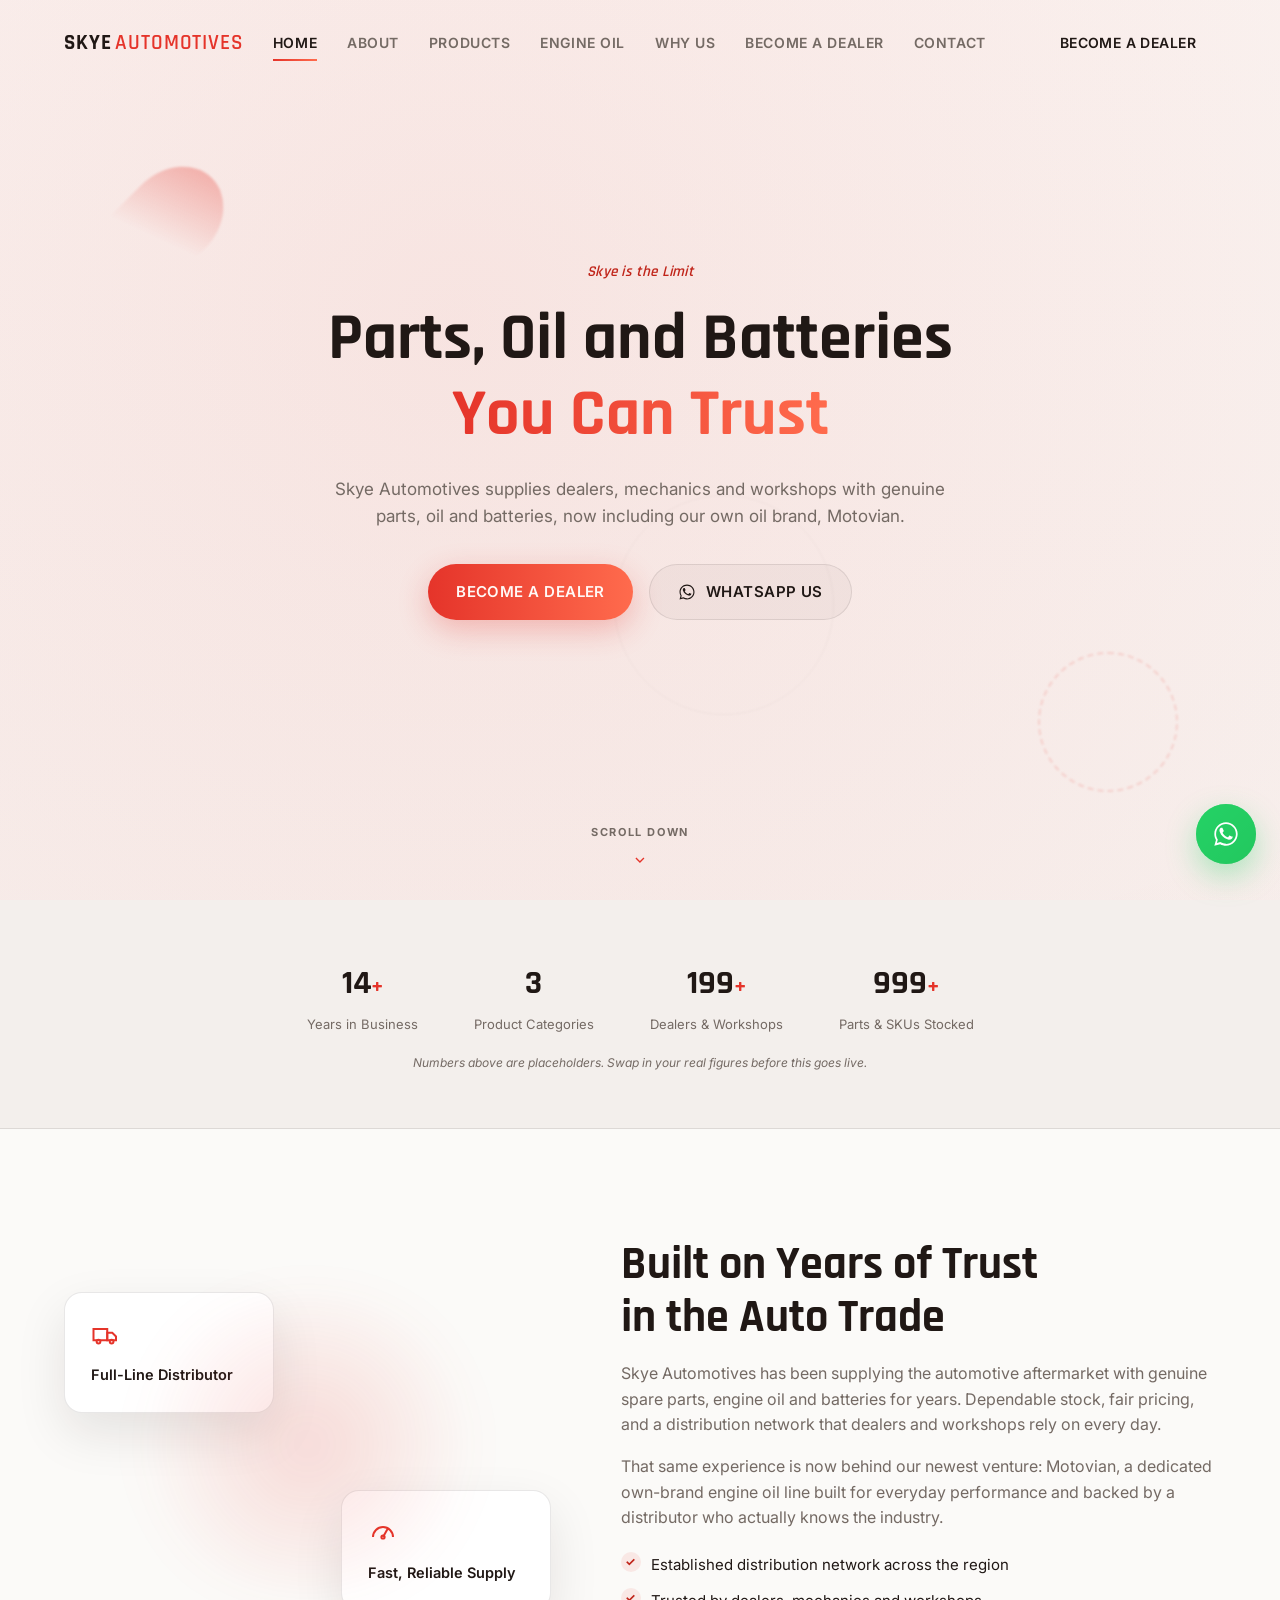
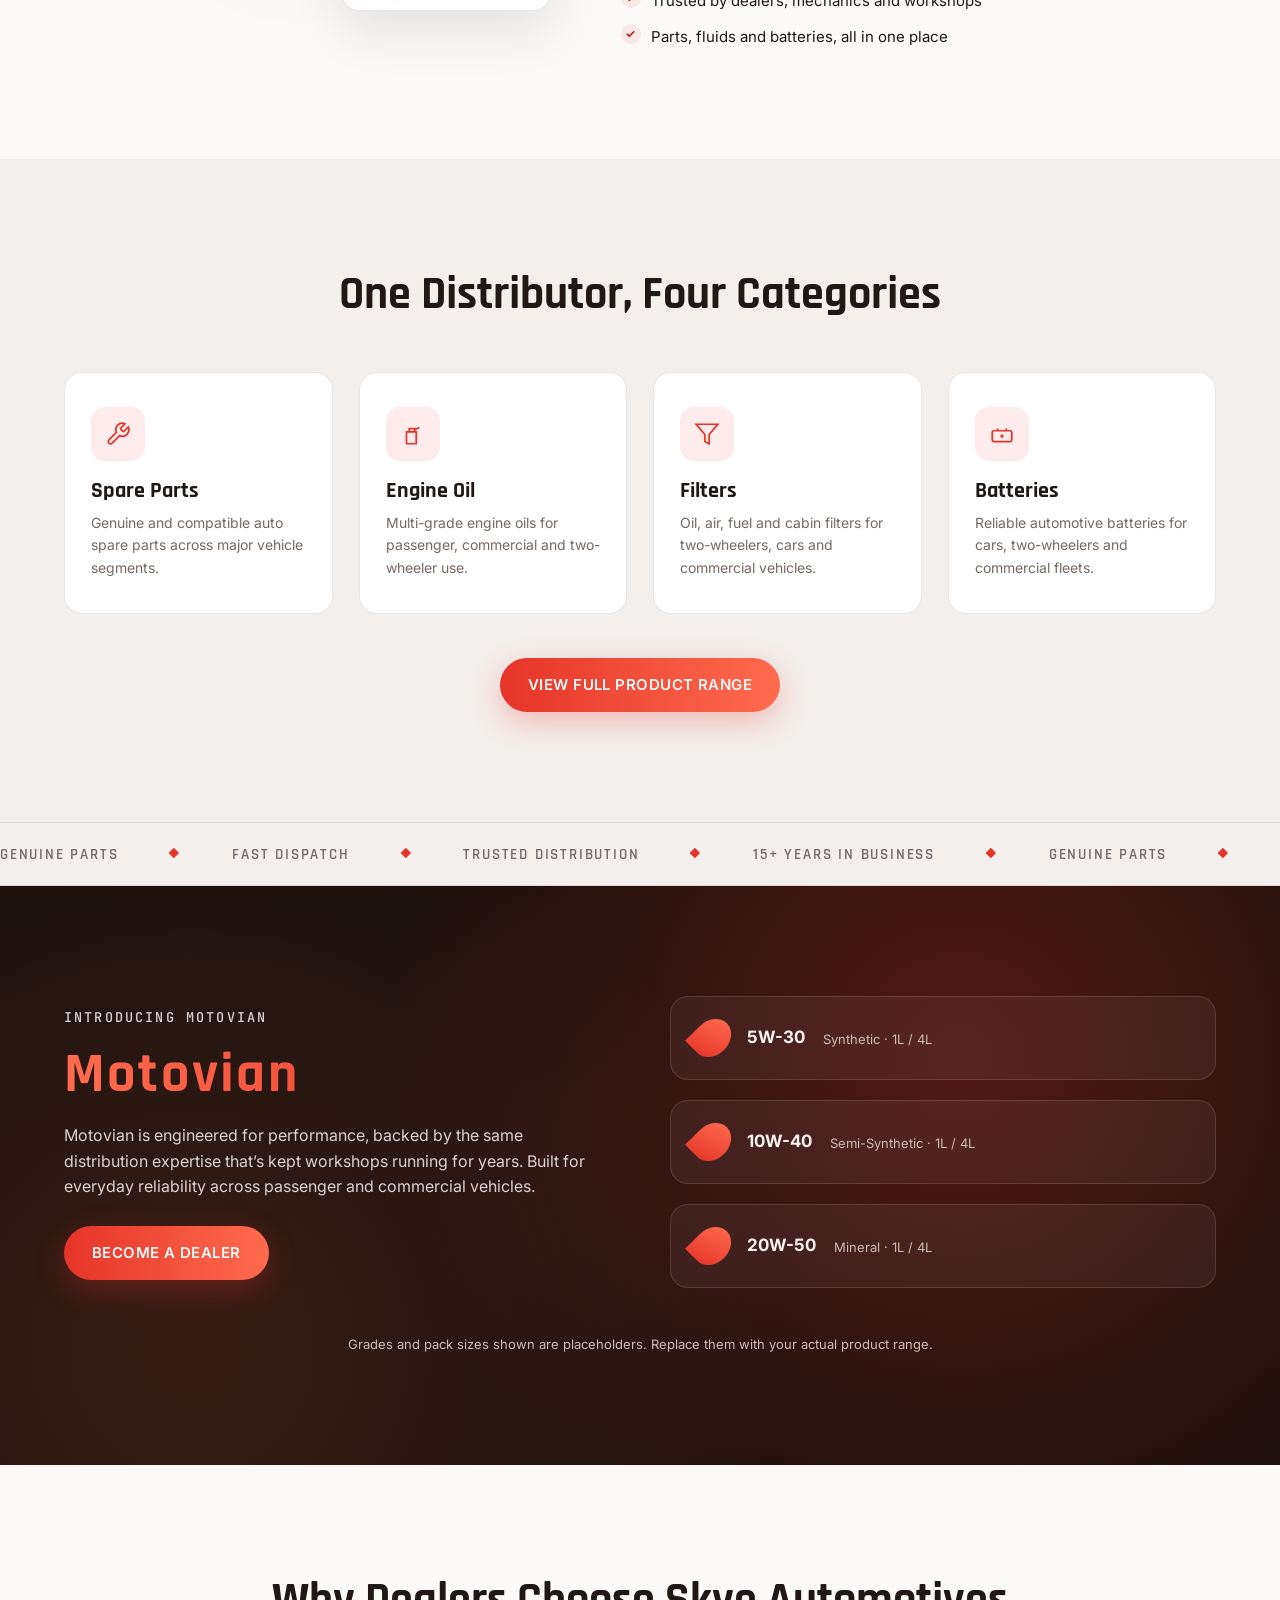
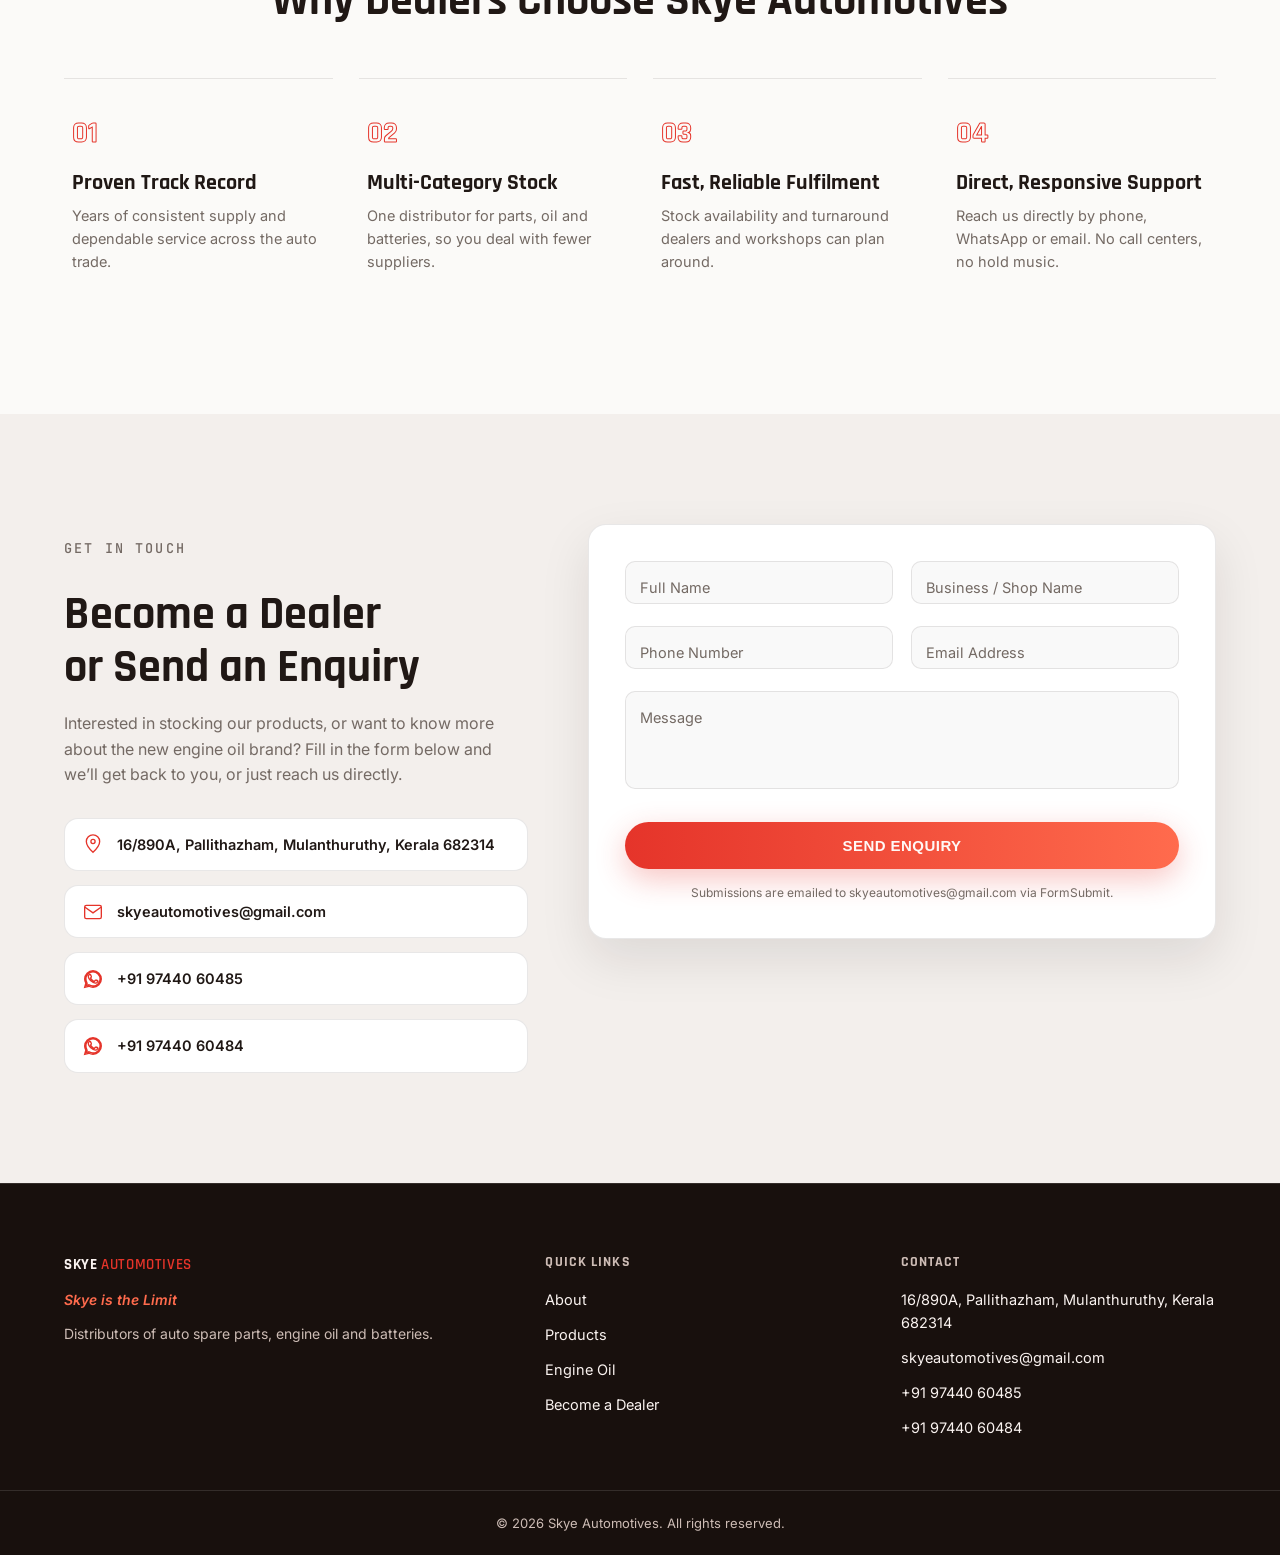
==== index.html @ bd025e89 "Initial commit: Skye Automotives website Homepage and products catalog with real inventory-backed ve" ====
<!DOCTYPE html>
<html lang="en">
<head>
<meta charset="UTF-8" />
<meta name="viewport" content="width=device-width, initial-scale=1.0" />
<meta name="theme-color" content="#fbfaf8" />
<title>Skye Automotives | Auto Parts, Oil &amp; Battery Distribution</title>
<meta name="description" content="Skye Automotives is a trusted distributor of auto spare parts, engine oil and batteries for two-wheelers, cars and commercial vehicles, now launching our own engine oil brand, Motovian." />
<link rel="preconnect" href="https://fonts.googleapis.com">
<link rel="preconnect" href="https://fonts.gstatic.com" crossorigin>
<link href="https://fonts.googleapis.com/css2?family=Rajdhani:wght@500;600;700&family=Inter:wght@400;500;600&family=JetBrains+Mono:wght@400;500;600&display=swap" rel="stylesheet">
<link rel="stylesheet" href="css/style.css?v=36">
</head>
<body>

<a href="#main-content" class="skip-link">Skip to main content</a>

<!-- ================= SCROLL RAIL (signature element, desktop only) ================= -->
<div id="scroll-rail" aria-hidden="true">
  <div class="rail-track"></div>
  <div class="rail-progress" id="rail-progress"></div>
  <div class="rail-checkpoints">
    <span class="rail-dot" data-target="home"></span>
    <span class="rail-dot" data-target="about"></span>
    <span class="rail-dot" data-target="products"></span>
    <span class="rail-dot" data-target="oil-brand"></span>
    <span class="rail-dot" data-target="why-us"></span>
    <span class="rail-dot" data-target="dealers"></span>
  </div>
</div>

<!-- ================= PRELOADER ================= -->
<div id="preloader">
  <div class="loader-ring"></div>
</div>

<!-- ================= NAVBAR ================= -->
<header id="navbar">
  <div class="nav-inner">
    <a href="#home" class="logo">SKYE<span>AUTOMOTIVES</span></a>
    <nav id="nav-links">
      <a href="#home" class="active">Home</a>
      <a href="#about">About</a>
      <a href="products.html">Products</a>
      <a href="#oil-brand">Engine Oil</a>
      <a href="#why-us">Why Us</a>
      <a href="#dealers">Become a Dealer</a>
      <a href="#dealers">Contact</a>
    </nav>
    <a href="#dealers" class="btn btn-small nav-cta">Become a Dealer</a>
    <button id="hamburger" aria-label="Toggle menu">
      <span></span><span></span><span></span>
    </button>
  </div>
</header>

<main id="main-content" tabindex="-1">

<!-- ================= HERO ================= -->
<section id="home" class="hero">
  <div class="hero-bg"></div>
  <div class="floating-shapes">
    <span class="shape shape-drop"></span>
    <span class="shape shape-gear"></span>
    <span class="shape shape-ring"></span>
    <span class="streak" style="top:24%; width:280px; animation-delay:.3s;"></span>
    <span class="streak" style="top:52%; width:200px; animation-delay:1.4s;"></span>
    <span class="streak" style="top:74%; width:240px; animation-delay:2.3s;"></span>
  </div>
  <div class="hero-content">
    <p class="tagline reveal">Skye is the Limit</p>
    <h1 class="hero-title">
      <span class="line"><span class="line-inner" style="animation-delay:.12s">Parts, Oil and Batteries</span></span>
      <span class="line"><span class="line-inner text-gradient" style="animation-delay:.3s">You Can Trust</span></span>
    </h1>
    <p class="hero-sub reveal">
      Skye Automotives supplies dealers, mechanics and workshops with genuine parts,
      oil and batteries, now including our own oil brand, Motovian.
    </p>
    <div class="hero-actions reveal">
      <a href="#dealers" class="btn btn-primary">Become a Dealer</a>
      <a href="https://wa.me/919744060485" target="_blank" rel="noopener" class="btn btn-outline">
        <svg viewBox="0 0 24 24" class="icon-wa" aria-hidden="true"><path d="M17.5 14.4c-.3-.1-1.7-.9-2-1-.3-.1-.5-.1-.7.1s-.8 1-.9 1.2c-.2.2-.3.2-.6.1-.3-.1-1.3-.5-2.4-1.5-.9-.8-1.5-1.8-1.7-2.1-.2-.3 0-.5.1-.6.1-.1.3-.3.4-.5.1-.2.2-.3.3-.5.1-.2 0-.4 0-.5C10 9 9.4 7.6 9.1 7c-.1-.5-.4-.4-.6-.4h-.5c-.2 0-.5.1-.7.3-.2.3-.9.9-.9 2.2s1 2.6 1.1 2.8c.1.2 2 3 4.7 4.2.7.3 1.2.5 1.6.6.7.2 1.3.2 1.8.1.5-.1 1.7-.7 1.9-1.4.2-.7.2-1.2.2-1.3-.1-.2-.3-.3-.6-.4z"/><path d="M12 2C6.5 2 2 6.5 2 12c0 1.9.5 3.6 1.4 5.1L2 22l5-1.3c1.5.8 3.2 1.3 5 1.3 5.5 0 10-4.5 10-10S17.5 2 12 2zm0 18.3c-1.6 0-3.1-.4-4.5-1.2l-.3-.2-3 .8.8-2.9-.2-.3C4 15.1 3.5 13.6 3.5 12c0-4.7 3.8-8.5 8.5-8.5s8.5 3.8 8.5 8.5-3.8 8.5-8.5 8.5z"/></svg>
        WhatsApp Us
      </a>
    </div>
  </div>
  <a href="#about" class="scroll-cue" aria-label="Scroll down">
    <span class="scroll-cue-text">Scroll Down</span>
    <svg class="scroll-cue-arrow" viewBox="0 0 24 24" fill="none" stroke="currentColor" stroke-width="2" aria-hidden="true"><path d="M6 9l6 6 6-6"/></svg>
  </a>
</section>

<!-- ================= PROOF STRIP (moved out of hero: stats aren't part of the hero's one moment) ================= -->
<section id="proof" class="proof-strip">
  <div class="container">
    <div class="stats reveal">
      <div class="stat"><span class="stat-num" data-count="15">0</span><span class="stat-plus">+</span><p>Years in Business</p></div>
      <div class="stat"><span class="stat-num" data-count="4">0</span><p>Product Categories</p></div>
      <div class="stat"><span class="stat-num" data-count="200">0</span><span class="stat-plus">+</span><p>Dealers &amp; Workshops</p></div>
      <div class="stat"><span class="stat-num" data-count="1000">0</span><span class="stat-plus">+</span><p>Parts &amp; SKUs Stocked</p></div>
    </div>
    <p class="stats-note reveal">Numbers above are placeholders. Swap in your real figures before this goes live.</p>
  </div>
</section>

<!-- ================= ABOUT ================= -->
<section id="about" class="section about">
  <div class="container about-grid">
    <div class="about-visual reveal">
      <div class="about-card card-1">
        <svg viewBox="0 0 24 24" aria-hidden="true"><path d="M2 8h11v9H2z"/><path d="M13 11h4l3 3v3h-7z"/><circle cx="6" cy="18" r="1.5"/><circle cx="16.5" cy="18" r="1.5"/></svg>
        <p>Full-Line Distributor</p>
      </div>
      <div class="about-card card-2">
        <svg viewBox="0 0 24 24" aria-hidden="true"><path d="M4 16a8 8 0 1 1 16 0"/><path d="M12 16 16 9"/><circle cx="12" cy="16" r="1.3"/></svg>
        <p>Fast, Reliable Supply</p>
      </div>
      <div class="about-glow"></div>
    </div>
    <div class="about-copy">
      <h2 class="reveal">Built on Years of Trust in the Auto Trade</h2>
      <p class="reveal">
        Skye Automotives has been supplying the automotive aftermarket with genuine spare parts,
        engine oil and batteries for years. Dependable stock, fair pricing, and a distribution
        network that dealers and workshops rely on every day.
      </p>
      <p class="reveal">
        That same experience is now behind our newest venture: Motovian, a dedicated own-brand engine oil line
        built for everyday performance and backed by a distributor who actually knows the industry.
      </p>
      <ul class="check-list reveal">
        <li>Established distribution network across the region</li>
        <li>Trusted by dealers, mechanics and workshops</li>
        <li>Parts, fluids and batteries, all in one place</li>
      </ul>
    </div>
  </div>
</section>

<!-- ================= PRODUCT CATEGORIES ================= -->
<section id="products" class="section products">
  <div class="container">
    <h2 class="reveal center">One Distributor, Four Categories</h2>
    <div class="product-grid">
      <div class="product-card reveal">
        <div class="product-icon">
          <svg viewBox="0 0 24 24" aria-hidden="true"><path d="M14.7 6.3a1 1 0 0 0 0 1.4l1.6 1.6a1 1 0 0 0 1.4 0l3.77-3.77a6 6 0 0 1-7.94 7.94l-6.91 6.91a2.12 2.12 0 0 1-3-3l6.91-6.91a6 6 0 0 1 7.94-7.94z"/></svg>
        </div>
        <h3>Spare Parts</h3>
        <p>Genuine and compatible auto spare parts across major vehicle segments.</p>
      </div>
      <div class="product-card reveal">
        <div class="product-icon">
          <svg viewBox="0 0 24 24" aria-hidden="true"><path d="M6 10h9v11H6z"/><path d="M8.5 10V7h5v3"/><path d="M13.5 8 18 6"/></svg>
        </div>
        <h3>Engine Oil</h3>
        <p>Multi-grade engine oils for passenger, commercial and two-wheeler use.</p>
      </div>
      <div class="product-card reveal">
        <div class="product-icon">
          <svg viewBox="0 0 24 24" aria-hidden="true"><path d="M22 3H2l8 9.46V19l4 2v-8.54L22 3z"/></svg>
        </div>
        <h3>Filters</h3>
        <p>Oil, air, fuel and cabin filters for two-wheelers, cars and commercial vehicles.</p>
      </div>
      <div class="product-card reveal">
        <div class="product-icon">
          <svg viewBox="0 0 24 24" aria-hidden="true"><rect x="3" y="9" width="18" height="10" rx="1.5"/><path d="M8 9V7M16 9V7"/><path d="M10.5 14h3M12 12.5v3"/></svg>
        </div>
        <h3>Batteries</h3>
        <p>Reliable automotive batteries for cars, two-wheelers and commercial fleets.</p>
      </div>
    </div>
    <div class="products-cta reveal">
      <a href="products.html" class="btn btn-primary">View Full Product Range</a>
    </div>
  </div>
</section>

<!-- ================= MARQUEE ================= -->
<div class="marquee">
  <div class="marquee-track">
    <span>GENUINE PARTS <i>&#9670;</i> FAST DISPATCH <i>&#9670;</i> TRUSTED DISTRIBUTION <i>&#9670;</i> 15+ YEARS IN BUSINESS <i>&#9670;</i></span>
    <span aria-hidden="true">GENUINE PARTS <i>&#9670;</i> FAST DISPATCH <i>&#9670;</i> TRUSTED DISTRIBUTION <i>&#9670;</i> 15+ YEARS IN BUSINESS <i>&#9670;</i></span>
  </div>
</div>

<!-- ================= FEATURED: NEW OIL BRAND ================= -->
<section id="oil-brand" class="section oil-brand">
  <div class="oil-bg"></div>
  <div class="container oil-grid">
    <div class="oil-copy">
      <p class="eyebrow reveal light">Introducing Motovian</p>
      <h2 class="reveal light oil-brand-name">Motovian</h2>
      <p class="reveal light">
        Motovian is engineered for performance, backed by the same distribution expertise that&rsquo;s kept
        workshops running for years. Built for everyday reliability across passenger and commercial vehicles.
      </p>
      <div class="oil-actions reveal">
        <a href="#dealers" class="btn btn-primary">Become a Dealer</a>
      </div>
    </div>
    <div class="oil-visual reveal">
      <div class="oil-variant">
        <div class="drop"></div>
        <p>5W-30</p>
        <span>Synthetic · 1L / 4L</span>
      </div>
      <div class="oil-variant">
        <div class="drop"></div>
        <p>10W-40</p>
        <span>Semi-Synthetic · 1L / 4L</span>
      </div>
      <div class="oil-variant">
        <div class="drop"></div>
        <p>20W-50</p>
        <span>Mineral · 1L / 4L</span>
      </div>
    </div>
  </div>
  <p class="oil-footnote reveal light center">Grades and pack sizes shown are placeholders. Replace them with your actual product range.</p>
</section>

<!-- ================= WHY US ================= -->
<section id="why-us" class="section why-us">
  <div class="container">
    <h2 class="reveal center">Why Dealers Choose Skye Automotives</h2>
    <div class="why-grid">
      <div class="why-item reveal">
        <span class="why-num">01</span>
        <h3>Proven Track Record</h3>
        <p>Years of consistent supply and dependable service across the auto trade.</p>
      </div>
      <div class="why-item reveal">
        <span class="why-num">02</span>
        <h3>Multi-Category Stock</h3>
        <p>One distributor for parts, oil and batteries, so you deal with fewer suppliers.</p>
      </div>
      <div class="why-item reveal">
        <span class="why-num">03</span>
        <h3>Fast, Reliable Fulfilment</h3>
        <p>Stock availability and turnaround dealers and workshops can plan around.</p>
      </div>
      <div class="why-item reveal">
        <span class="why-num">04</span>
        <h3>Direct, Responsive Support</h3>
        <p>Reach us directly by phone, WhatsApp or email. No call centers, no hold music.</p>
      </div>
    </div>
  </div>
</section>

<!-- ================= DEALER / CONTACT FORM ================= -->
<section id="dealers" class="section dealers">
  <div class="container dealers-grid">
    <div class="dealers-copy reveal">
      <p class="eyebrow">Get In Touch</p>
      <h2>Become a Dealer or Send an Enquiry</h2>
      <p>
        Interested in stocking our products, or want to know more about the new
        engine oil brand? Fill in the form below and we&rsquo;ll get back to you,
        or just reach us directly.
      </p>
      <div class="contact-methods">
        <a href="https://www.google.com/maps/search/?api=1&amp;query=SKYE+AUTOMOTIVES+16%2F890A+Pallithazham+Mulanthuruthy+Kerala+682314" target="_blank" rel="noopener" class="contact-item">
          <svg viewBox="0 0 24 24" aria-hidden="true"><path d="M12 22s8-7.5 8-13a8 8 0 1 0-16 0c0 5.5 8 13 8 13z"/><circle cx="12" cy="9" r="2.5"/></svg>
          <span>16/890A, Pallithazham, Mulanthuruthy, Kerala 682314</span>
        </a>
        <a href="mailto:skyeautomotives@gmail.com" class="contact-item">
          <svg viewBox="0 0 24 24" aria-hidden="true"><rect x="2" y="4" width="20" height="16" rx="2"/><path d="m2 6 10 7L22 6"/></svg>
          <span>skyeautomotives@gmail.com</span>
        </a>
        <a href="https://wa.me/919744060485" target="_blank" rel="noopener" class="contact-item">
          <svg viewBox="0 0 24 24" aria-hidden="true"><path d="M17.5 14.4c-.3-.1-1.7-.9-2-1-.3-.1-.5-.1-.7.1s-.8 1-.9 1.2c-.2.2-.3.2-.6.1-.3-.1-1.3-.5-2.4-1.5-.9-.8-1.5-1.8-1.7-2.1-.2-.3 0-.5.1-.6.1-.1.3-.3.4-.5.1-.2.2-.3.3-.5.1-.2 0-.4 0-.5C10 9 9.4 7.6 9.1 7c-.1-.5-.4-.4-.6-.4h-.5c-.2 0-.5.1-.7.3-.2.3-.9.9-.9 2.2s1 2.6 1.1 2.8c.1.2 2 3 4.7 4.2.7.3 1.2.5 1.6.6.7.2 1.3.2 1.8.1.5-.1 1.7-.7 1.9-1.4.2-.7.2-1.2.2-1.3-.1-.2-.3-.3-.6-.4z"/><path d="M12 2C6.5 2 2 6.5 2 12c0 1.9.5 3.6 1.4 5.1L2 22l5-1.3c1.5.8 3.2 1.3 5 1.3 5.5 0 10-4.5 10-10S17.5 2 12 2zm0 18.3c-1.6 0-3.1-.4-4.5-1.2l-.3-.2-3 .8.8-2.9-.2-.3C4 15.1 3.5 13.6 3.5 12c0-4.7 3.8-8.5 8.5-8.5s8.5 3.8 8.5 8.5-3.8 8.5-8.5 8.5z"/></svg>
          <span>+91 97440 60485</span>
        </a>
        <a href="https://wa.me/919744060484" target="_blank" rel="noopener" class="contact-item">
          <svg viewBox="0 0 24 24" aria-hidden="true"><path d="M17.5 14.4c-.3-.1-1.7-.9-2-1-.3-.1-.5-.1-.7.1s-.8 1-.9 1.2c-.2.2-.3.2-.6.1-.3-.1-1.3-.5-2.4-1.5-.9-.8-1.5-1.8-1.7-2.1-.2-.3 0-.5.1-.6.1-.1.3-.3.4-.5.1-.2.2-.3.3-.5.1-.2 0-.4 0-.5C10 9 9.4 7.6 9.1 7c-.1-.5-.4-.4-.6-.4h-.5c-.2 0-.5.1-.7.3-.2.3-.9.9-.9 2.2s1 2.6 1.1 2.8c.1.2 2 3 4.7 4.2.7.3 1.2.5 1.6.6.7.2 1.3.2 1.8.1.5-.1 1.7-.7 1.9-1.4.2-.7.2-1.2.2-1.3-.1-.2-.3-.3-.6-.4z"/><path d="M12 2C6.5 2 2 6.5 2 12c0 1.9.5 3.6 1.4 5.1L2 22l5-1.3c1.5.8 3.2 1.3 5 1.3 5.5 0 10-4.5 10-10S17.5 2 12 2zm0 18.3c-1.6 0-3.1-.4-4.5-1.2l-.3-.2-3 .8.8-2.9-.2-.3C4 15.1 3.5 13.6 3.5 12c0-4.7 3.8-8.5 8.5-8.5s8.5 3.8 8.5 8.5-3.8 8.5-8.5 8.5z"/></svg>
          <span>+91 97440 60484</span>
        </a>
      </div>
    </div>

    <form class="dealer-form reveal" action="https://formsubmit.co/skyeautomotives@gmail.com" method="POST">
      <input type="hidden" name="_subject" value="New enquiry from skyeautomotives.com">
      <input type="hidden" name="_captcha" value="false">
      <input type="hidden" name="_template" value="table">

      <div class="form-row">
        <div class="form-group">
          <input type="text" id="field-name" name="Name" placeholder=" " autocomplete="name" required>
          <label for="field-name">Full Name</label>
        </div>
        <div class="form-group">
          <input type="text" id="field-business" name="Business Name" placeholder=" " autocomplete="organization">
          <label for="field-business">Business / Shop Name</label>
        </div>
      </div>
      <div class="form-row">
        <div class="form-group">
          <input type="tel" id="field-phone" name="Phone" placeholder=" " autocomplete="tel" required>
          <label for="field-phone">Phone Number</label>
        </div>
        <div class="form-group">
          <input type="email" id="field-email" name="Email" placeholder=" " autocomplete="email" spellcheck="false">
          <label for="field-email">Email Address</label>
        </div>
      </div>
      <div class="form-group">
        <textarea id="field-message" name="Message" rows="4" placeholder=" "></textarea>
        <label for="field-message">Message</label>
      </div>
      <button type="submit" class="btn btn-primary btn-submit">Send Enquiry</button>
      <p class="form-note">Submissions are emailed to skyeautomotives@gmail.com via FormSubmit.</p>
    </form>
  </div>
</section>

</main>

<!-- ================= FOOTER ================= -->
<footer class="footer">
  <div class="container footer-grid">
    <div>
      <a href="#home" class="logo">SKYE<span>AUTOMOTIVES</span></a>
      <p class="footer-tagline">Skye is the Limit</p>
      <p>Distributors of auto spare parts, engine oil and batteries.</p>
    </div>
    <div>
      <h4>Quick Links</h4>
      <a href="#about">About</a>
      <a href="products.html">Products</a>
      <a href="#oil-brand">Engine Oil</a>
      <a href="#dealers">Become a Dealer</a>
    </div>
    <div>
      <h4>Contact</h4>
      <a href="https://www.google.com/maps/search/?api=1&amp;query=SKYE+AUTOMOTIVES+16%2F890A+Pallithazham+Mulanthuruthy+Kerala+682314" target="_blank" rel="noopener">16/890A, Pallithazham, Mulanthuruthy, Kerala 682314</a>
      <a href="mailto:skyeautomotives@gmail.com">skyeautomotives@gmail.com</a>
      <a href="https://wa.me/919744060485" target="_blank" rel="noopener">+91 97440 60485</a>
      <a href="https://wa.me/919744060484" target="_blank" rel="noopener">+91 97440 60484</a>
    </div>
  </div>
  <div class="footer-bottom">
    <p>&copy; <span id="year"></span> Skye Automotives. All rights reserved.</p>
  </div>
</footer>

<!-- ================= WHATSAPP FLOATING BUTTON ================= -->
<div class="wa-float">
  <button id="wa-toggle" aria-label="Chat on WhatsApp">
    <span class="wa-pulse"></span>
    <svg viewBox="0 0 24 24" aria-hidden="true"><path d="M17.5 14.4c-.3-.1-1.7-.9-2-1-.3-.1-.5-.1-.7.1s-.8 1-.9 1.2c-.2.2-.3.2-.6.1-.3-.1-1.3-.5-2.4-1.5-.9-.8-1.5-1.8-1.7-2.1-.2-.3 0-.5.1-.6.1-.1.3-.3.4-.5.1-.2.2-.3.3-.5.1-.2 0-.4 0-.5C10 9 9.4 7.6 9.1 7c-.1-.5-.4-.4-.6-.4h-.5c-.2 0-.5.1-.7.3-.2.3-.9.9-.9 2.2s1 2.6 1.1 2.8c.1.2 2 3 4.7 4.2.7.3 1.2.5 1.6.6.7.2 1.3.2 1.8.1.5-.1 1.7-.7 1.9-1.4.2-.7.2-1.2.2-1.3-.1-.2-.3-.3-.6-.4z"/><path d="M12 2C6.5 2 2 6.5 2 12c0 1.9.5 3.6 1.4 5.1L2 22l5-1.3c1.5.8 3.2 1.3 5 1.3 5.5 0 10-4.5 10-10S17.5 2 12 2zm0 18.3c-1.6 0-3.1-.4-4.5-1.2l-.3-.2-3 .8.8-2.9-.2-.3C4 15.1 3.5 13.6 3.5 12c0-4.7 3.8-8.5 8.5-8.5s8.5 3.8 8.5 8.5-3.8 8.5-8.5 8.5z"/></svg>
  </button>
  <div class="wa-menu" id="wa-menu">
    <a href="https://wa.me/919744060485" target="_blank" rel="noopener">+91 97440 60485</a>
    <a href="https://wa.me/919744060484" target="_blank" rel="noopener">+91 97440 60484</a>
  </div>
</div>

<script src="js/script.js?v=2"></script>
</body>
</html>
---- css/style.css ----
/* ===================== TOKENS ===================== */
:root {
  --bg: #fbfaf8;
  --bg-alt: #f3efec;
  --panel: #ffffff;
  --dark: #18100d;
  --dark-2: #241713;
  --text: #201815;
  --muted: #746a64;
  --text-light: #faf3f0;
  --muted-light: #cdbcb5;
  --accent: #e5342a;
  --accent-2: #ff6b4d;
  --accent-text: #c02419; /* darker red for small text on light bg — #e5342a only hits ~4.15:1, this hits ~5.7:1 (WCAG AA needs 4.5:1) */
  --accent-soft: rgba(229, 52, 42, 0.09);
  --line: rgba(32, 24, 21, 0.10);
  --line-dark: rgba(255, 255, 255, 0.12);
  --shadow: 0 20px 50px rgba(32, 20, 15, 0.10);
  --shadow-dark: 0 20px 60px rgba(0, 0, 0, 0.35);
  --radius: 18px;
  --ff-head: "Rajdhani", "Inter", sans-serif;
  --ff-body: "Inter", sans-serif;
  --ff-mono: "JetBrains Mono", monospace;
  --ease: cubic-bezier(.22,.9,.32,1);
}

* { margin: 0; padding: 0; box-sizing: border-box; }

html { scroll-behavior: smooth; }

body {
  font-family: var(--ff-body);
  background: var(--bg);
  color: var(--text);
  overflow-x: hidden;
  line-height: 1.6;
  -webkit-tap-highlight-color: transparent;
}

a, button { -webkit-tap-highlight-color: transparent; }

/* Skip link: hidden until keyboard-focused, then jumps above everything */
.skip-link {
  position: fixed; top: -60px; left: 12px; z-index: 9998;
  background: var(--accent); color: #fff; padding: 12px 20px;
  border-radius: 8px; font-weight: 600; font-size: 14px;
  transition: top .25s var(--ease);
}
.skip-link:focus { top: 12px; outline: 2px solid var(--text); outline-offset: 2px; }

/* Sections are anchor-nav targets; offset for the fixed nav so headings aren't hidden under it */
section[id] { scroll-margin-top: 90px; }

img, svg { display: block; max-width: 100%; }

a { color: inherit; text-decoration: none; }

.container {
  width: 100%;
  max-width: 1200px;
  margin: 0 auto;
  padding: 0 24px;
}

.section { padding: 110px 0; position: relative; }

h1, h2, h3, h4 { font-family: var(--ff-head); line-height: 1.15; font-weight: 700; text-wrap: balance; }

h2 { font-size: clamp(32px, 4.5vw, 46px); margin-bottom: 16px; }
h3 { font-size: 22px; margin-bottom: 8px; }

.eyebrow {
  display: inline-block;
  font-family: var(--ff-mono);
  font-size: 13.5px;
  font-weight: 500;
  letter-spacing: .16em;
  text-transform: uppercase;
  color: var(--accent-text);
  margin-bottom: 14px;
}
.eyebrow.center { display: block; }
.eyebrow.light { color: var(--accent-2); }
.center { text-align: center; display: block; }

.text-gradient {
  background: linear-gradient(90deg, var(--accent) 0%, var(--accent-2) 100%);
  -webkit-background-clip: text;
  background-clip: text;
  color: transparent;
}

/* ===================== PRELOADER ===================== */
#preloader {
  position: fixed; inset: 0; z-index: 9999;
  background: var(--bg);
  display: flex; align-items: center; justify-content: center;
  transition: opacity .6s ease, visibility .6s ease;
}
#preloader.hide { opacity: 0; visibility: hidden; }
.loader-ring {
  width: 46px; height: 46px;
  border: 3px solid rgba(32,24,21,.12);
  border-top-color: var(--accent);
  border-radius: 50%;
  animation: spin .8s linear infinite;
}
@keyframes spin { to { transform: rotate(360deg); } }

/* ===================== BUTTONS ===================== */
.btn {
  display: inline-flex; align-items: center; gap: 10px;
  padding: 15px 28px;
  border-radius: 100px;
  font-weight: 600;
  font-size: 15px;
  letter-spacing: .03em;
  text-transform: uppercase;
  border: none;
  cursor: pointer;
  transition: transform .35s var(--ease), box-shadow .35s var(--ease), background .35s var(--ease), color .35s var(--ease);
  white-space: nowrap;
  touch-action: manipulation;
}
.btn-primary {
  background: linear-gradient(90deg, var(--accent), var(--accent-2));
  color: #fff8f6;
  box-shadow: 0 10px 30px rgba(229, 52, 42, .28);
}
.btn-primary:hover { transform: translateY(-3px) scale(1.02); box-shadow: 0 16px 40px rgba(229, 52, 42, .4); }
.btn-outline {
  background: rgba(32,24,21,.03);
  color: var(--text);
  border: 1px solid var(--line);
}
.btn-outline:hover { background: rgba(32,24,21,.07); transform: translateY(-3px); }
.btn-outline-light {
  background: rgba(255,255,255,.06);
  color: var(--text-light);
  border: 1px solid rgba(255,255,255,.28);
}
.btn-outline-light:hover { background: rgba(255,255,255,.14); transform: translateY(-3px); }
.btn-small { padding: 10px 20px; font-size: 14px; }
.icon-wa { width: 18px; height: 18px; fill: currentColor; }

/* ===================== SCROLL RAIL (signature element, wide desktop only) ===================== */
#scroll-rail {
  position: fixed; left: 28px; top: 0; bottom: 0; width: 20px; z-index: 300;
  pointer-events: none;
}
.rail-track {
  position: absolute; top: 70px; bottom: 60px; left: 50%; width: 2px;
  transform: translateX(-50%);
  background: var(--line); border-radius: 2px;
}
.rail-progress {
  position: absolute; top: 70px; left: 50%; width: 2px; height: 0;
  transform: translateX(-50%);
  background: linear-gradient(var(--accent), var(--accent-2));
  border-radius: 2px;
  transition: height .12s linear;
  box-shadow: 0 0 10px rgba(229,52,42,.5);
}
.rail-checkpoints {
  position: absolute; top: 70px; bottom: 60px; left: 50%; transform: translateX(-50%);
  display: flex; flex-direction: column; justify-content: space-between; align-items: center;
}
.rail-dot {
  width: 8px; height: 8px; border-radius: 50%;
  background: var(--panel); border: 1.5px solid var(--line);
  transition: background .3s, border-color .3s, box-shadow .3s, transform .3s;
}
.rail-dot.active {
  background: var(--accent); border-color: var(--accent);
  box-shadow: 0 0 8px rgba(229,52,42,.6);
  transform: scale(1.3);
}
@media (max-width: 1399px) { #scroll-rail { display: none; } }

/* ===================== NAVBAR ===================== */
#navbar {
  position: fixed; top: 0; left: 0; right: 0; z-index: 500;
  padding: 22px 0;
  transition: background .4s var(--ease), padding .4s var(--ease), box-shadow .4s var(--ease), backdrop-filter .4s var(--ease);
}
#navbar.scrolled {
  padding: 14px 0;
  background: rgba(251, 250, 248, .88);
  backdrop-filter: blur(14px);
  box-shadow: 0 6px 30px rgba(32,24,21,.08);
}
.nav-inner {
  max-width: 1200px; margin: 0 auto; padding: 0 24px;
  display: flex; align-items: center; justify-content: space-between; gap: 24px;
}
.logo {
  font-family: var(--ff-head); font-weight: 700; font-size: 21px; letter-spacing: .04em;
  color: var(--text);
}
.logo span { color: var(--accent); margin-left: 4px; font-weight: 600; }
#nav-links { display: flex; gap: 30px; margin-left: auto; margin-right: 30px; }
#nav-links a {
  font-size: 14px; font-weight: 600; letter-spacing: .04em; text-transform: uppercase;
  color: var(--muted); position: relative; padding: 4px 0;
  transition: color .3s;
}
#nav-links a::after {
  content: ""; position: absolute; left: 0; bottom: -3px; width: 0; height: 2px;
  background: linear-gradient(90deg, var(--accent), var(--accent-2));
  transition: width .3s var(--ease);
}
#nav-links a:hover, #nav-links a.active { color: var(--text); }
#nav-links a:hover::after, #nav-links a.active::after { width: 100%; }
.nav-cta { display: inline-flex; }

#hamburger {
  display: none; flex-direction: column; justify-content: center; gap: 5px;
  width: 44px; height: 44px; background: none; border: none; cursor: pointer;
  touch-action: manipulation;
  position: relative; z-index: 401; /* must stay above the mobile nav panel (z-index 400) so it remains clickable to close */
}
#hamburger span { width: 22px; height: 2px; background: var(--text); transition: transform .35s var(--ease), opacity .3s; margin: 0 auto; }
#hamburger.open span:nth-child(1) { transform: translateY(7px) rotate(45deg); }
#hamburger.open span:nth-child(2) { opacity: 0; }
#hamburger.open span:nth-child(3) { transform: translateY(-7px) rotate(-45deg); }

/* ===================== HERO ===================== */
.hero {
  position: relative;
  min-height: 100vh;
  display: flex; flex-direction: column; align-items: center; justify-content: center;
  padding: 128px 24px 80px;
  overflow: hidden;
}
.hero-bg {
  position: absolute; inset: -20%;
  background:
    radial-gradient(circle at 20% 20%, rgba(229,52,42,.10), transparent 45%),
    radial-gradient(circle at 80% 30%, rgba(255,107,77,.10), transparent 40%),
    radial-gradient(circle at 50% 90%, rgba(229,52,42,.07), transparent 45%),
    linear-gradient(180deg, var(--bg) 0%, var(--bg-alt) 100%);
  background-size: 200% 200%;
  animation: bgShift 18s ease-in-out infinite;
  z-index: 0;
}
@keyframes bgShift {
  0%, 100% { background-position: 0% 0%; }
  50% { background-position: 100% 60%; }
}
.floating-shapes { position: absolute; inset: 0; z-index: 1; pointer-events: none; }
.shape { position: absolute; border-radius: 50%; opacity: .55; filter: blur(1px); }
.shape-drop {
  width: 90px; height: 110px; top: 18%; left: 10%;
  background: linear-gradient(160deg, var(--accent), transparent 70%);
  border-radius: 50% 50% 50% 0;
  transform: rotate(45deg);
  animation: floatY 7s ease-in-out infinite;
  opacity: .35;
}
.shape-gear {
  width: 140px; height: 140px; bottom: 12%; right: 8%;
  border: 2px dashed rgba(229,52,42,.28);
  animation: spinSlow 30s linear infinite;
}
.shape-ring {
  width: 220px; height: 220px; top: 55%; left: 48%;
  border: 1px solid rgba(32,24,21,.08);
  animation: floatY 10s ease-in-out infinite reverse;
}
@keyframes floatY { 0%,100% { transform: translateY(0); } 50% { transform: translateY(-24px); } }
@keyframes spinSlow { to { transform: rotate(360deg); } }
.streak {
  position: absolute; height: 2px; left: 8%;
  background: linear-gradient(90deg, transparent, var(--accent-2) 55%, transparent);
  opacity: 0; border-radius: 2px; pointer-events: none;
  animation: streakMove 2.8s ease-in-out infinite;
}
@keyframes streakMove {
  0% { opacity: 0; transform: translateX(0); }
  12% { opacity: .7; }
  70% { opacity: .35; }
  100% { opacity: 0; transform: translateX(55vw); }
}
.hero-title .line { display: block; overflow: hidden; }
.hero-title .line-inner {
  display: inline-block; opacity: 0; transform: translateY(105%);
  animation: lineRise .9s var(--ease) forwards;
}
@keyframes lineRise { to { opacity: 1; transform: translateY(0); } }

.tagline {
  font-family: var(--ff-head); font-style: italic; font-weight: 600;
  font-size: 15px; color: var(--accent-text); margin: -4px 0 18px; letter-spacing: .02em;
}
.hero-content { position: relative; z-index: 2; max-width: 860px; text-align: center; }
.hero h1 { font-size: clamp(38px, 5.8vw, 66px); margin-bottom: 22px; }
.hero-sub { color: var(--muted); font-size: 17px; max-width: 620px; margin: 0 auto 34px; }
.hero-actions { display: flex; gap: 16px; justify-content: center; flex-wrap: wrap; margin-bottom: 64px; }

.proof-strip { padding: 56px 0; background: var(--bg-alt); border-bottom: 1px solid var(--line); }
.proof-strip .stats { margin-bottom: 0; }
.stats-note { text-align: center; font-size: 12px; color: var(--muted); font-style: italic; margin-top: 18px; }
.stats { display: flex; justify-content: center; gap: 56px; flex-wrap: wrap; }
.stat { text-align: center; }
.stat-num { font-family: var(--ff-head); font-size: 34px; font-weight: 700; color: var(--text); }
.stat-plus { font-family: var(--ff-head); font-size: 22px; font-weight: 700; color: var(--accent); }
.stat p { color: var(--muted); font-size: 13px; margin-top: 4px; }

.scroll-cue {
  position: absolute; bottom: 32px; left: 50%; transform: translateX(-50%);
  z-index: 2; display: flex; flex-direction: column; align-items: center; gap: 10px;
  text-decoration: none;
}
.scroll-cue-text {
  font-size: 11px; letter-spacing: .15em; text-transform: uppercase;
  color: var(--muted); font-weight: 700;
}
.scroll-cue-arrow {
  width: 16px; height: 16px; stroke: var(--accent); fill: none;
  animation: scrollDown 1.6s ease-in-out infinite;
}
@keyframes scrollDown { 0%, 100% { transform: translateY(0); opacity: 1; } 50% { transform: translateY(8px); opacity: .5; } }

/* ===================== REVEAL ANIMATION ===================== */
.reveal {
  opacity: 0;
  transform: translateY(28px);
  transition: opacity .8s var(--ease), transform .8s var(--ease);
}
.reveal.in-view { opacity: 1; transform: translateY(0); }

/* ===================== ABOUT ===================== */
.about-grid { display: grid; grid-template-columns: .9fr 1.1fr; gap: 70px; align-items: center; }
.about-visual { position: relative; height: 380px; }
.about-glow {
  position: absolute; inset: 10%; border-radius: 50%;
  background: radial-gradient(circle, rgba(229,52,42,.16), transparent 70%);
  filter: blur(20px); animation: pulseGlow 4s ease-in-out infinite;
}
@keyframes pulseGlow { 0%,100% { opacity: .6; } 50% { opacity: 1; } }
.about-card {
  position: absolute; width: 210px; padding: 26px;
  background: var(--panel); border: 1px solid var(--line); border-radius: var(--radius);
  box-shadow: var(--shadow);
  display: flex; flex-direction: column; gap: 14px;
  animation: floatY 6s ease-in-out infinite;
}
.about-card svg { width: 30px; height: 30px; stroke: var(--accent); fill: none; stroke-width: 1.6; }
.about-card p { font-weight: 600; font-size: 14.5px; color: var(--text); }
.card-1 { top: 10%; left: 0; }
.card-2 { bottom: 6%; right: 0; animation-delay: 1.5s; }

.about-copy p { color: var(--muted); margin-bottom: 16px; }
.check-list { list-style: none; margin-top: 22px; display: flex; flex-direction: column; gap: 12px; }
.check-list li { position: relative; padding-left: 30px; color: var(--text); font-size: 15px; }
.check-list li::before {
  content: "✓"; position: absolute; left: 0; top: -1px;
  width: 20px; height: 20px; border-radius: 50%;
  background: var(--accent-soft); color: var(--accent-text);
  font-size: 12px; font-weight: 700; display: flex; align-items: center; justify-content: center;
}


/* ===================== VEHICLE LIST ===================== */
/* Same plain-row language as the company list one level up: name + arrow,
   thin divider, no card box. Content here is just a brand+model, so a card
   with a background/border would be heavier than what it's holding. The
   whole row is the tap target (44px+ per WCAG touch target guidance),
   not a small link at the end. */
.vehicle-subheading {
  font-size: 22px; font-weight: 700; font-family: var(--ff-head);
  margin: 56px 0 4px;
}
.vehicle-grid { display: grid; grid-template-columns: repeat(3, 1fr); gap: 0 24px; margin-top: 10px; }
.vehicle-card {
  display: flex; align-items: center; justify-content: space-between; gap: 12px;
  min-height: 52px; padding: 13px 2px;
  border-bottom: 1px solid var(--line);
  transition: padding-left .25s var(--ease);
  touch-action: manipulation;
}
.vehicle-card:hover { padding-left: 8px; }
.vehicle-card:hover .vehicle-oem,
.vehicle-card:hover h3 { color: var(--accent-text); }
.vehicle-card .vehicle-oem {
  font-family: var(--ff-mono);
  font-size: 11.5px; text-transform: uppercase; letter-spacing: .06em;
  color: var(--muted); font-weight: 500; display: block; margin-bottom: 1px;
  transition: color .25s;
}
.vehicle-card h3 { font-size: 14.5px; margin-bottom: 0; font-family: var(--ff-body); transition: color .25s; }
.vehicle-arrow {
  flex-shrink: 0; width: 16px; height: 16px; stroke: var(--muted); fill: none; stroke-width: 2;
  transition: transform .25s var(--ease), stroke .25s;
}
.vehicle-card:hover .vehicle-arrow { transform: translateX(3px); stroke: var(--accent); }

/* ===================== COMPANY ACCORDION ===================== */
/* Plain text brand navigation, matching how real parts distributors (RockAuto,
   etc.) actually list makes — no logo, no boxed card. Collapsed rows sit
   compactly, several per row; an open one spans full width for its vehicles. */
.company-list {
  display: grid; grid-template-columns: repeat(3, 1fr);
  gap: 0 28px; margin-top: 18px; align-items: start;
}
.company-group {
  border-bottom: 1px solid var(--line);
  transition: grid-column .1s;
}
.company-group.open { grid-column: 1 / -1; border-bottom: none; }
.company-header {
  width: 100%; display: flex; align-items: center; gap: 8px;
  padding: 15px 2px; background: none; border: none; cursor: pointer;
  font-family: var(--ff-body); text-align: left; touch-action: manipulation;
}
.company-header:hover .company-name { color: var(--accent-text); }
.company-name { font-family: var(--ff-head); font-weight: 700; font-size: 15px; color: var(--text); }
.company-count { font-family: var(--ff-mono); color: var(--muted); font-size: 12.5px; margin-left: auto; margin-right: 2px; white-space: nowrap; }
.company-chevron {
  width: 18px; height: 18px; stroke: var(--muted); fill: none; stroke-width: 2;
  flex-shrink: 0; transition: transform .3s var(--ease);
}
.company-group.open .company-chevron { transform: rotate(180deg); stroke: var(--accent); }
.company-group.open .company-header { padding-bottom: 6px; }
.company-panel {
  display: grid; grid-template-rows: 0fr; min-height: 0;
  transition: grid-template-rows .35s var(--ease);
}
.company-group.open .company-panel { grid-template-rows: 1fr; }
.company-panel > .vehicle-grid {
  overflow: hidden; min-height: 0;
  margin-top: 0; padding: 0;
}
.company-group.open .vehicle-grid { padding: 0 22px 22px; }
.vehicle-cta {
  grid-column: 1 / -1; justify-self: start; margin-top: 14px;
  white-space: normal; text-align: center;
}
@media (max-width: 640px) { .vehicle-cta { justify-self: stretch; } }
.company-group[hidden] { display: none; }

.vehicle-enquire {
  display: inline-flex; align-items: center; gap: 4px; margin-top: 16px;
  font-size: 13px; font-weight: 700; color: var(--accent-text);
  transition: gap .25s var(--ease);
}
.vehicle-enquire:hover { gap: 8px; }
.vehicle-card[hidden] { display: none; }

/* ===================== CATALOG TABS ===================== */
.catalog-tabs {
  display: flex; justify-content: center; gap: 6px;
  max-width: 420px; margin: 24px auto 40px;
  background: var(--bg-alt); border: 1px solid var(--line); border-radius: 100px; padding: 5px;
}
.catalog-tab {
  flex: 1; display: flex; align-items: center; justify-content: center; gap: 8px;
  padding: 12px 18px; border-radius: 100px; border: none; background: none;
  font-family: var(--ff-body); font-weight: 700; font-size: 14px; color: var(--muted);
  cursor: pointer; transition: background .25s var(--ease), color .25s var(--ease); touch-action: manipulation;
}
.catalog-tab svg { width: 18px; height: 18px; stroke: currentColor; fill: none; stroke-width: 1.8; }
.catalog-tab:hover { color: var(--text); }
.catalog-tab.active { background: var(--panel); color: var(--accent-text); box-shadow: var(--shadow); }
.tab-panel[hidden] { display: none; }

/* ===================== VEHICLE SEARCH & FILTERS ===================== */
.vehicle-filters { max-width: 780px; margin: 34px auto 8px; }
.search-box {
  position: relative; margin-bottom: 20px;
}
.search-box svg {
  position: absolute; left: 18px; top: 50%; transform: translateY(-50%);
  width: 18px; height: 18px; stroke: var(--muted); fill: none; stroke-width: 1.8; pointer-events: none;
}
.search-box input {
  width: 100%; padding: 15px 18px 15px 48px; border-radius: 100px;
  border: 1px solid var(--line); background: var(--panel); color: var(--text);
  font-size: 14.5px; font-family: var(--ff-body); transition: border-color .3s, box-shadow .3s;
}
.search-box input:focus { outline: none; border-color: var(--accent); box-shadow: 0 0 0 3px rgba(229,52,42,.12); }
.quick-cat-wrap { position: relative; display: flex; align-items: center; }
.quick-categories {
  display: flex; gap: 10px; overflow-x: auto; padding: 4px 6px 10px;
  scrollbar-width: none; -webkit-overflow-scrolling: touch;
  -webkit-mask-image: linear-gradient(to right, transparent, black 20px, black calc(100% - 20px), transparent);
  mask-image: linear-gradient(to right, transparent, black 20px, black calc(100% - 20px), transparent);
}
.quick-categories::-webkit-scrollbar { display: none; }
.quick-cat-arrow {
  flex-shrink: 0; width: 34px; height: 34px; border-radius: 50%; z-index: 2;
  display: flex; align-items: center; justify-content: center;
  background: var(--panel); border: 1px solid var(--line); cursor: pointer;
  transition: box-shadow .25s var(--ease), border-color .25s var(--ease), transform .2s var(--ease);
  touch-action: manipulation;
}
.quick-cat-arrow svg { width: 17px; height: 17px; stroke: var(--accent-text); fill: none; stroke-width: 2.2; }
.quick-cat-arrow:hover {
  border-color: var(--accent);
  box-shadow: 0 0 0 4px var(--accent-soft), 0 0 18px rgba(229,52,42,.35);
  transform: scale(1.06);
}
.quick-cat-arrow-left { margin-right: 8px; }
.quick-cat-arrow-right { margin-left: 8px; }
.quick-cat-arrow[hidden] { display: none; }
.quick-cat-chip {
  flex-shrink: 0; padding: 9px 18px; border-radius: 100px;
  border: 1px solid var(--line); background: var(--panel); color: var(--text);
  font-family: var(--ff-body); font-weight: 600; font-size: 13px; white-space: nowrap;
  cursor: pointer; transition: border-color .25s, background .25s, color .25s; touch-action: manipulation;
}
.quick-cat-chip:hover { border-color: rgba(229,52,42,.35); color: var(--accent-text); }

.filter-row { display: flex; flex-wrap: wrap; gap: 8px; justify-content: center; margin-bottom: 14px; }
.filter-chip {
  padding: 10px 18px; border-radius: 100px; border: 1px solid var(--line);
  background: var(--panel); color: var(--muted); font-weight: 600; font-size: 13.5px;
  cursor: pointer; transition: background .25s, border-color .25s, color .25s; touch-action: manipulation;
}
.filter-chip-sm { padding: 7px 14px; font-size: 12.5px; }
.filter-chip:hover { border-color: rgba(229,52,42,.35); color: var(--text); }
.filter-chip.active { background: var(--accent); border-color: var(--accent); color: #fff8f6; }
.filter-count { text-align: center; font-size: 12.5px; color: var(--muted); font-style: italic; margin-top: 4px; }
.no-results {
  text-align: center; color: var(--muted); font-size: 14.5px; margin: 40px auto; max-width: 460px;
}
.no-results a { color: var(--accent-text); font-weight: 700; }
.no-results[hidden] { display: none; }

/* ===================== PART-TYPE COUNT / SORT ===================== */
.count-badge {
  display: inline-block; margin-top: 12px; font-family: var(--ff-mono); font-size: 13px; font-weight: 500;
  color: var(--accent-text); background: var(--accent-soft); padding: 4px 12px; border-radius: 100px;
}
.sort-row { display: flex; align-items: center; justify-content: center; gap: 8px; margin: 20px 0 40px; flex-wrap: wrap; }
.sort-label { font-family: var(--ff-mono); font-size: 13px; text-transform: uppercase; letter-spacing: .05em; color: var(--muted); font-weight: 500; margin-right: 4px; }

/* ===================== BRAND BADGES ===================== */
.brand-badges { display: flex; flex-wrap: wrap; gap: 12px; justify-content: center; }
.brand-badge {
  padding: 10px 22px; border-radius: 100px; background: var(--panel);
  border: 1px solid var(--line); font-weight: 700; font-size: 14px; color: var(--text);
  letter-spacing: .02em;
}

/* ===================== CATALOG NOTE ===================== */
.catalog-note {
  background: var(--accent-soft); border: 1px dashed rgba(229,52,42,.3); border-radius: var(--radius);
  padding: 20px 24px; text-align: center; color: var(--text); font-size: 14.5px; margin-top: 50px;
}
.catalog-note strong { color: var(--accent-text); }
.catalog-note-cta { text-align: center; margin-top: 16px; }

@media (max-width: 980px) {
  .vehicle-grid { grid-template-columns: repeat(2,1fr); }
  .company-list { grid-template-columns: repeat(2, 1fr); }
}
@media (max-width: 640px) {
  .vehicle-grid { grid-template-columns: 1fr; }
  .company-list { grid-template-columns: 1fr; }
  #catalog { padding-top: 120px; }
}

/* ===================== PRODUCTS ===================== */
.products { background: var(--bg-alt); }
#catalog { padding-top: 150px; border-top: none; }
.product-grid { display: grid; grid-template-columns: repeat(4, 1fr); gap: 26px; margin-top: 50px; }
.product-card {
  background: var(--panel); border: 1px solid var(--line); border-radius: var(--radius);
  padding: 34px 26px; text-align: left;
  transition: transform .4s var(--ease), border-color .4s var(--ease), box-shadow .4s var(--ease);
}
.product-card:hover { transform: translateY(-10px); border-color: rgba(229,52,42,.35); box-shadow: 0 20px 50px rgba(229,52,42,.16); }
.product-icon {
  width: 54px; height: 54px; border-radius: 14px; margin-bottom: 18px;
  background: var(--accent-soft); display: flex; align-items: center; justify-content: center;
  transition: transform .4s var(--ease);
}
.product-card:hover .product-icon { transform: rotate(-8deg) scale(1.08); }
.product-icon svg { width: 26px; height: 26px; stroke: var(--accent); fill: none; stroke-width: 1.6; }
.product-card h3 { color: var(--text); }
.product-card p { color: var(--muted); font-size: 14px; }
.products-cta { text-align: center; margin-top: 44px; }

/* ===================== PART-TYPE LIST (catalog page, plain-row) ===================== */
.part-type-list { display: flex; flex-direction: column; margin-top: 18px; }
.part-row {
  display: flex; align-items: center; gap: 18px; padding: 20px 4px;
  border-bottom: 1px solid var(--line); text-decoration: none; color: inherit;
}
.part-row[hidden] { display: none; }
.part-row-icon { flex-shrink: 0; width: 24px; height: 24px; display: flex; align-items: center; justify-content: center; }
.part-row-icon svg { width: 22px; height: 22px; stroke: var(--muted); fill: none; stroke-width: 1.6; transition: stroke .3s var(--ease); }
.part-row:hover .part-row-icon svg { stroke: var(--accent); }
.part-row-body { flex: 1; min-width: 0; }
.part-row-body h3 { color: var(--text); font-size: 16.5px; margin-bottom: 3px; }
.part-row-body p { color: var(--muted); font-size: 13.5px; margin: 0; }
.part-row-meta { flex-shrink: 0; display: flex; align-items: center; gap: 14px; }
.part-row-meta .vehicle-arrow { stroke: var(--muted); }
.part-row:hover .part-row-meta .vehicle-arrow { transform: translateX(3px); stroke: var(--accent); }
@media (max-width: 640px) {
  .part-row-body p { display: none; }
  .part-row { gap: 12px; padding: 16px 2px; }
}

/* ===================== PART-TYPE ACCORDION (categories with real sample items) ===================== */
.part-group { border-bottom: 1px solid var(--line); }
.part-group[hidden] { display: none; }
.part-header {
  width: 100%; display: flex; align-items: center; gap: 18px; padding: 20px 4px;
  background: none; border: none; text-align: left; cursor: pointer; font: inherit; color: inherit;
}
.part-header .company-chevron {
  width: 16px; height: 16px; stroke: var(--muted); fill: none; stroke-width: 2;
  transition: transform .3s var(--ease);
}
.part-group.open .part-header .company-chevron { transform: rotate(180deg); stroke: var(--accent); }
.part-panel {
  display: grid; grid-template-rows: 0fr; min-height: 0;
  transition: grid-template-rows .35s var(--ease);
}
.part-group.open .part-panel { grid-template-rows: 1fr; }
.part-panel-inner { overflow: hidden; min-height: 0; padding: 0; }
.part-group.open .part-panel-inner { padding: 0 4px 26px 46px; }
.part-sample-scroll {
  max-height: 340px; overflow-y: auto; margin-bottom: 18px; padding-right: 10px;
}
.part-sample-scroll::-webkit-scrollbar { width: 6px; }
.part-sample-scroll::-webkit-scrollbar-track { background: transparent; }
.part-sample-scroll::-webkit-scrollbar-thumb { background: var(--line); border-radius: 10px; }
.part-sample-list {
  display: grid; grid-template-columns: repeat(2, 1fr); gap: 8px 24px;
  list-style: none; margin: 0; padding: 0;
}
.part-sample-list li {
  padding-left: 16px; position: relative;
}
.part-sample-list li::before {
  content: ""; position: absolute; left: 0; top: 9px; width: 5px; height: 5px;
  border-radius: 50%; background: var(--accent);
}
.part-sample-list li a {
  font-size: 14px; color: var(--text); text-decoration: none;
  display: inline-block; padding: 2px 0; transition: color .25s var(--ease);
}
.part-sample-list li a:hover { color: var(--accent-text); text-decoration: underline; }
.part-cta { display: inline-flex; white-space: normal; text-align: center; }
@media (max-width: 640px) {
  .part-header { gap: 12px; padding: 16px 2px; }
  .part-group.open .part-panel-inner { padding: 0 2px 20px 36px; }
  .part-sample-list { grid-template-columns: 1fr; }
  .part-sample-scroll { max-height: 280px; }
}

/* ===================== OIL BRAND FEATURE (kept dark for contrast) ===================== */
/* ===================== MARQUEE ===================== */
.marquee {
  border-top: 1px solid var(--line); border-bottom: 1px solid var(--line);
  padding: 18px 0; overflow: hidden; white-space: nowrap; background: var(--bg-alt);
}
.marquee-track { display: inline-flex; gap: 50px; animation: marqueeScroll 24s linear infinite; }
.marquee-track span {
  font-family: var(--ff-head); font-weight: 600; font-size: 15px;
  letter-spacing: .12em; text-transform: uppercase; color: var(--muted);
  display: inline-flex; align-items: center; gap: 50px;
}
.marquee-track span i { color: var(--accent); font-style: normal; font-size: 11px; }
@keyframes marqueeScroll { from { transform: translateX(0); } to { transform: translateX(-50%); } }

.oil-brand { position: relative; overflow: hidden; background: var(--dark); }
.oil-bg {
  position: absolute; inset: 0;
  background: radial-gradient(circle at 75% 30%, rgba(229,52,42,.28), transparent 55%),
              radial-gradient(circle at 15% 80%, rgba(255,107,77,.14), transparent 50%);
}
.oil-grid { position: relative; z-index: 1; display: grid; grid-template-columns: 1fr 1fr; gap: 60px; align-items: center; }
.oil-copy h2.oil-brand-name {
  font-size: clamp(34px, 5vw, 56px);
  letter-spacing: .04em;
  background: linear-gradient(90deg, var(--accent-2), var(--accent));
  -webkit-background-clip: text; background-clip: text; color: transparent;
}
.oil-copy p.light { color: var(--text-light); opacity: .85; }
.oil-actions { margin-top: 26px; }
.oil-visual { display: flex; flex-direction: column; gap: 20px; }
.oil-variant {
  background: rgba(255,255,255,.05); border: 1px solid var(--line-dark); border-radius: var(--radius);
  padding: 20px 24px; display: flex; align-items: center; gap: 18px;
  transition: transform .35s var(--ease), background .35s var(--ease);
}
.oil-variant:hover { transform: translateX(8px); background: rgba(255,255,255,.09); }
.drop {
  width: 34px; height: 42px; flex-shrink: 0;
  background: linear-gradient(160deg, var(--accent-2), var(--accent));
  border-radius: 50% 50% 50% 0; transform: rotate(45deg);
  animation: floatY 5s ease-in-out infinite;
}
.oil-variant p { font-weight: 700; font-size: 17px; color: var(--text-light); }
.oil-variant span { color: var(--muted-light); font-size: 13px; display: block; margin-top: 2px; }
.oil-footnote { margin-top: 46px; color: var(--muted-light); font-size: 13px; position: relative; z-index: 1; }

/* ===================== WHY US ===================== */
.why-grid { display: grid; grid-template-columns: repeat(4, 1fr); gap: 26px; margin-top: 50px; }
.why-item {
  padding: 30px 8px; border-top: 1px solid var(--line);
  transition: transform .35s var(--ease);
}
.why-item:hover { transform: translateY(-6px); }
.why-num {
  font-family: var(--ff-head); font-weight: 700; font-size: 30px;
  color: transparent; -webkit-text-stroke: 1px var(--accent);
  display: block; margin-bottom: 14px;
}
.why-item h3 { color: var(--text); }
.why-item p { color: var(--muted); font-size: 14.5px; }

/* ===================== DEALERS / FORM ===================== */
.dealers { background: var(--bg-alt); }
.dealers-grid { display: grid; grid-template-columns: .85fr 1.15fr; gap: 60px; align-items: start; }
.dealers-copy h2 { color: var(--text); }
.dealers-copy p { color: var(--muted); margin: 14px 0 30px; }
.contact-methods { display: flex; flex-direction: column; gap: 14px; }
.contact-item {
  display: flex; align-items: center; gap: 14px;
  padding: 14px 18px; background: var(--panel); border: 1px solid var(--line); border-radius: 14px;
  font-weight: 600; font-size: 14.5px; color: var(--text);
  transition: transform .3s var(--ease), border-color .3s var(--ease);
}
.contact-item { touch-action: manipulation; }
.contact-item:hover { transform: translateX(6px); border-color: rgba(229,52,42,.35); }
.contact-item svg { width: 20px; height: 20px; stroke: var(--accent); fill: none; stroke-width: 1.6; flex-shrink: 0; }

.dealer-form {
  background: var(--panel); border: 1px solid var(--line); border-radius: var(--radius);
  padding: 36px; box-shadow: var(--shadow);
}
.form-row { display: grid; grid-template-columns: 1fr 1fr; gap: 18px; }
.form-group { position: relative; margin-bottom: 22px; }
.form-group input, .form-group textarea {
  width: 100%; padding: 16px 14px 8px; background: rgba(32,24,21,.025);
  border: 1px solid var(--line); border-radius: 10px; color: var(--text); font-size: 14.5px;
  font-family: var(--ff-body); transition: border-color .3s, background .3s; resize: none;
}
.form-group textarea { padding-top: 20px; }
.form-group input:focus, .form-group textarea:focus {
  outline: none; border-color: var(--accent); background: rgba(229,52,42,.04);
  box-shadow: 0 0 0 3px rgba(229,52,42,.18);
}

/* Visible focus ring for keyboard nav on every interactive control */
a:focus-visible, button:focus-visible, input:focus-visible, textarea:focus-visible {
  outline: 2px solid var(--accent);
  outline-offset: 3px;
  border-radius: 4px;
}
.form-group label {
  position: absolute; left: 15px; top: 15px; color: var(--muted); font-size: 14.5px;
  pointer-events: none; transition: top .25s var(--ease), font-size .25s var(--ease), color .25s var(--ease);
}
.form-group input:focus + label, .form-group input:not(:placeholder-shown) + label,
.form-group textarea:focus + label, .form-group textarea:not(:placeholder-shown) + label {
  top: 4px; font-size: 11px; color: var(--accent-text);
}
.btn-submit { width: 100%; justify-content: center; margin-top: 4px; }
.form-note { text-align: center; font-size: 12px; color: var(--muted); margin-top: 14px; }

/* ===================== FOOTER (kept dark for contrast) ===================== */
.footer { background: var(--dark); padding: 70px 0 0; border-top: 1px solid var(--line-dark); }
.footer .logo { color: var(--text-light); }
.footer-grid { display: grid; grid-template-columns: 1.4fr 1fr 1fr; gap: 40px; padding-bottom: 50px; }
.footer-grid > div { display: flex; flex-direction: column; gap: 12px; }
.footer-grid p { color: var(--muted-light); font-size: 14px; }
.footer-tagline { font-style: italic; font-weight: 600; color: var(--accent-2) !important; font-size: 13.5px; }
.footer-grid h4 { font-size: 14px; text-transform: uppercase; letter-spacing: .08em; color: var(--muted-light); margin-bottom: 6px; }
.footer-grid a { color: var(--text-light); font-size: 14.5px; transition: color .3s; }
.footer-grid a:hover { color: var(--accent-2); }
.footer-bottom {
  border-top: 1px solid var(--line-dark); padding: 22px 24px; text-align: center;
  color: var(--muted-light); font-size: 13px;
}

/* ===================== WHATSAPP FLOAT ===================== */
.wa-float {
  position: fixed;
  right: max(24px, env(safe-area-inset-right));
  bottom: max(24px, env(safe-area-inset-bottom));
  z-index: 400; display: flex; flex-direction: column; align-items: flex-end; gap: 12px;
}
#wa-toggle {
  position: relative; width: 60px; height: 60px; border-radius: 50%;
  background: linear-gradient(135deg, #25D366, #1fb855); border: none; cursor: pointer;
  display: flex; align-items: center; justify-content: center;
  box-shadow: 0 12px 30px rgba(37,211,102,.35);
  transition: transform .3s var(--ease);
  touch-action: manipulation;
}
#wa-toggle:hover { transform: scale(1.08); }
#wa-toggle svg { width: 28px; height: 28px; fill: #fff; position: relative; z-index: 1; }
.wa-pulse {
  position: absolute; inset: 0; border-radius: 50%; background: rgba(37,211,102,.6);
  animation: pulseRing 2.2s ease-out infinite;
}
@keyframes pulseRing { 0% { transform: scale(1); opacity: .7; } 100% { transform: scale(1.9); opacity: 0; } }
.wa-menu {
  display: flex; flex-direction: column; gap: 8px;
  max-height: 0; overflow: hidden; opacity: 0;
  transition: max-height .35s var(--ease), opacity .3s var(--ease);
}
.wa-menu.open { max-height: 160px; opacity: 1; }
.wa-menu a {
  background: var(--panel); border: 1px solid var(--line); padding: 10px 18px; border-radius: 100px;
  font-size: 13.5px; font-weight: 600; box-shadow: var(--shadow); color: var(--text);
}
.wa-menu a:hover { background: rgba(37,211,102,.12); border-color: #25D366; }

/* ===================== RESPONSIVE ===================== */
@media (max-width: 980px) {
  .section { padding: 85px 0; }
  .about-grid, .oil-grid, .dealers-grid { grid-template-columns: 1fr; }
  .about-visual { height: 220px; }
  .about-card { width: 180px; padding: 20px; }
  .card-1 { top: 4%; }
  .card-2 { bottom: 4%; }
  .product-grid, .why-grid { grid-template-columns: repeat(2, 1fr); }
  #nav-links { display: none; }
  .nav-cta { display: none; }
  #hamburger { display: flex; }
  #nav-links.mobile-open {
    display: flex; flex-direction: column; gap: 0;
    position: fixed; top: 0; right: 0; height: 100vh; width: 72%; max-width: 320px;
    background: var(--panel); padding: 100px 30px 30px; z-index: 400;
    box-shadow: -20px 0 50px rgba(32,24,21,.15);
    animation: slideIn .4s var(--ease);
    overflow-y: auto; overscroll-behavior: contain;
  }
  #nav-links.mobile-open a { padding: 16px 0; border-bottom: 1px solid var(--line); }
}
@keyframes slideIn { from { transform: translateX(100%); } to { transform: translateX(0); } }

@media (max-width: 640px) {
  .section { padding: 80px 0; }
  .product-grid, .why-grid { grid-template-columns: 1fr; }
  .form-row { grid-template-columns: 1fr; }
  .stats { gap: 30px; }
  .footer-grid { grid-template-columns: 1fr; }
}

/* ===================== REDUCED MOTION ===================== */
@media (prefers-reduced-motion: reduce) {
  *, *::before, *::after {
    animation-duration: 0.001ms !important;
    animation-iteration-count: 1 !important;
    transition-duration: 0.001ms !important;
    scroll-behavior: auto !important;
  }
  html { scroll-behavior: auto; }
  .reveal { opacity: 1; transform: none; }
  .hero-bg, .shape, .streak, .about-glow, .drop, .wa-pulse, .scroll-cue-arrow, .marquee-track { animation: none !important; }
}
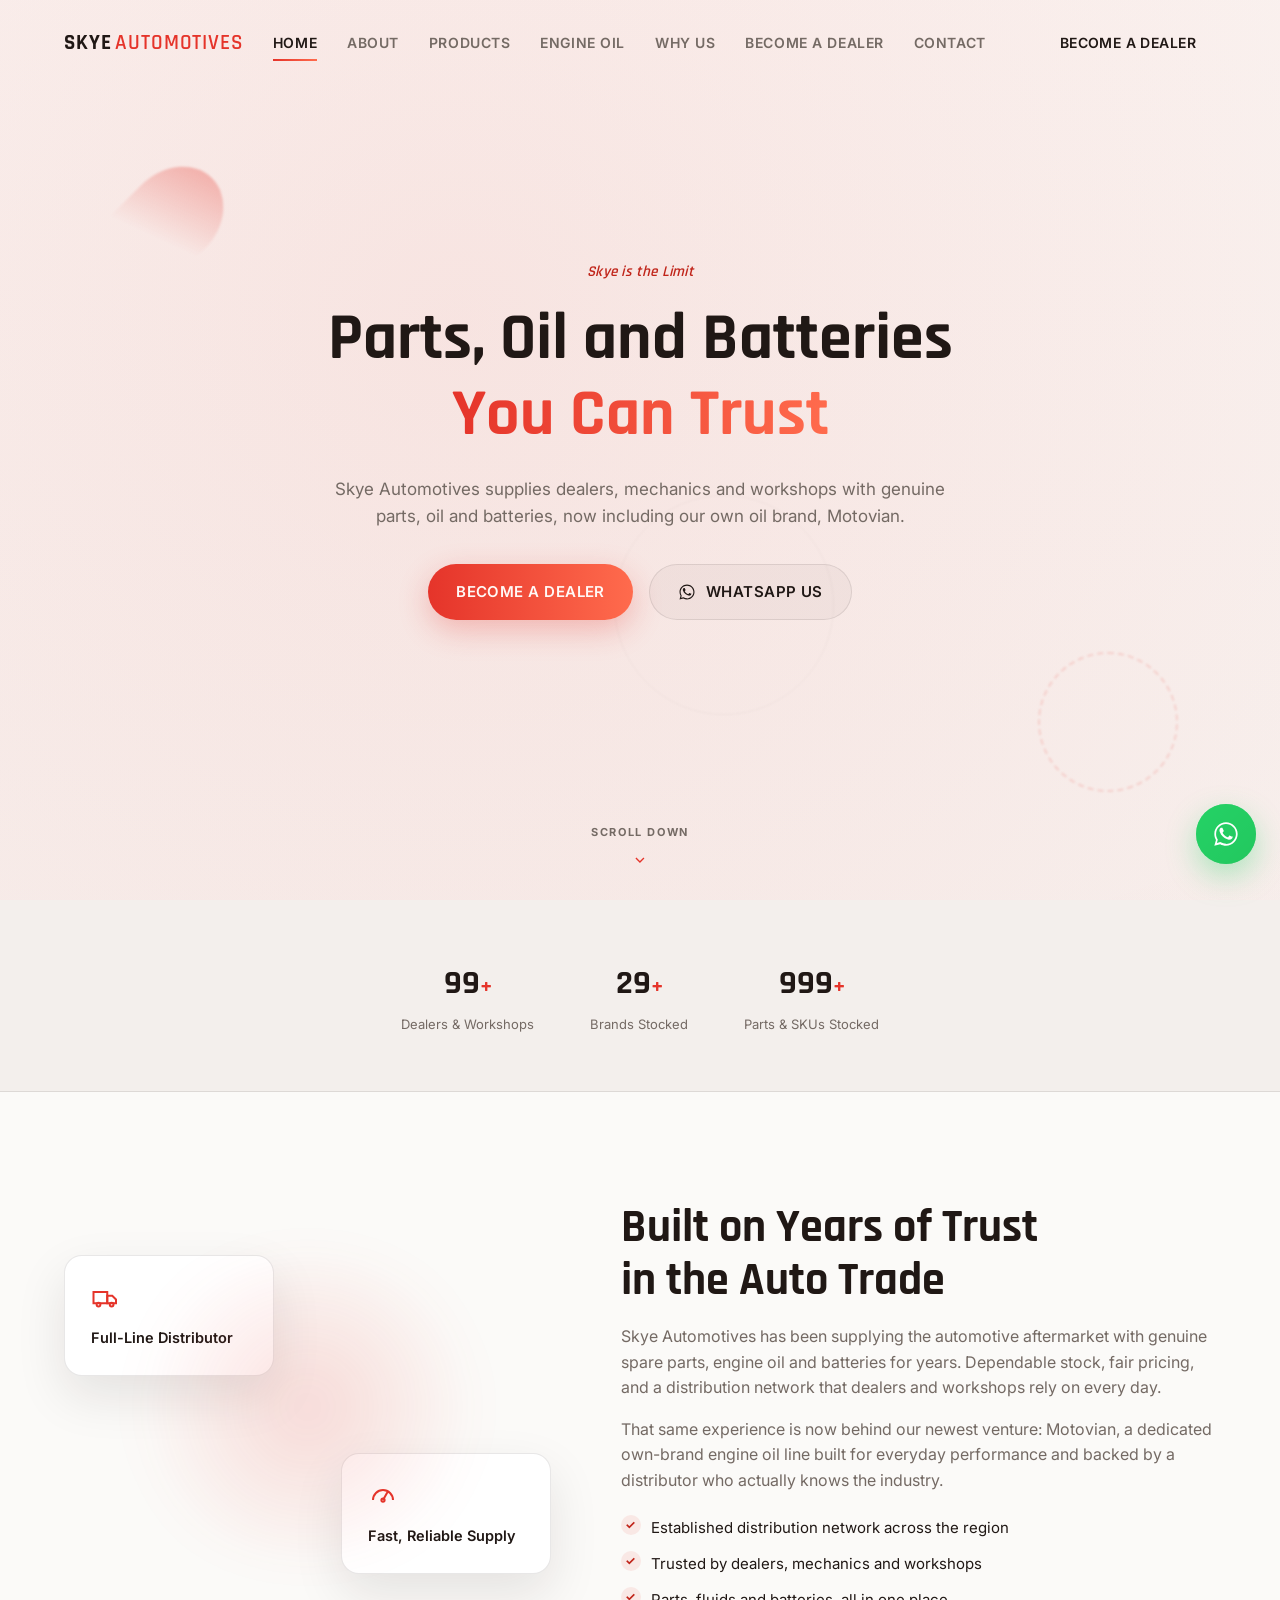
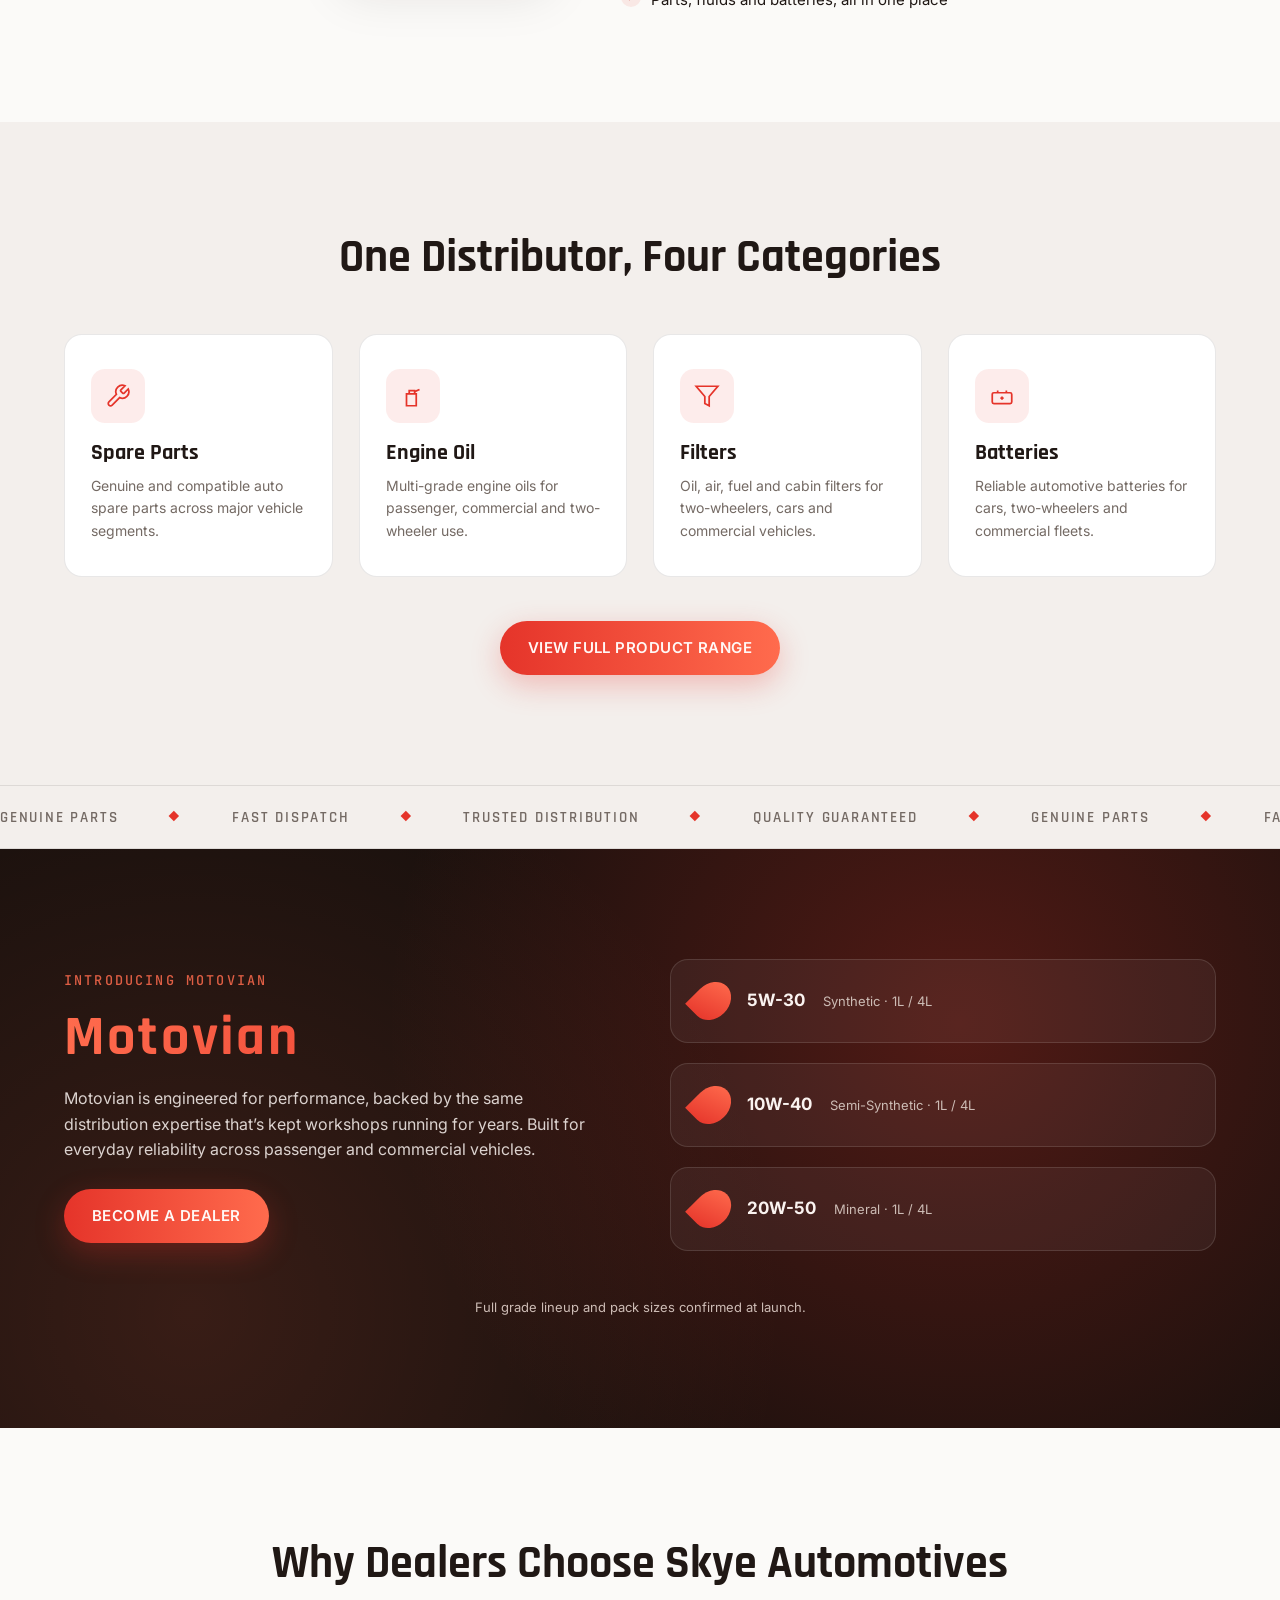
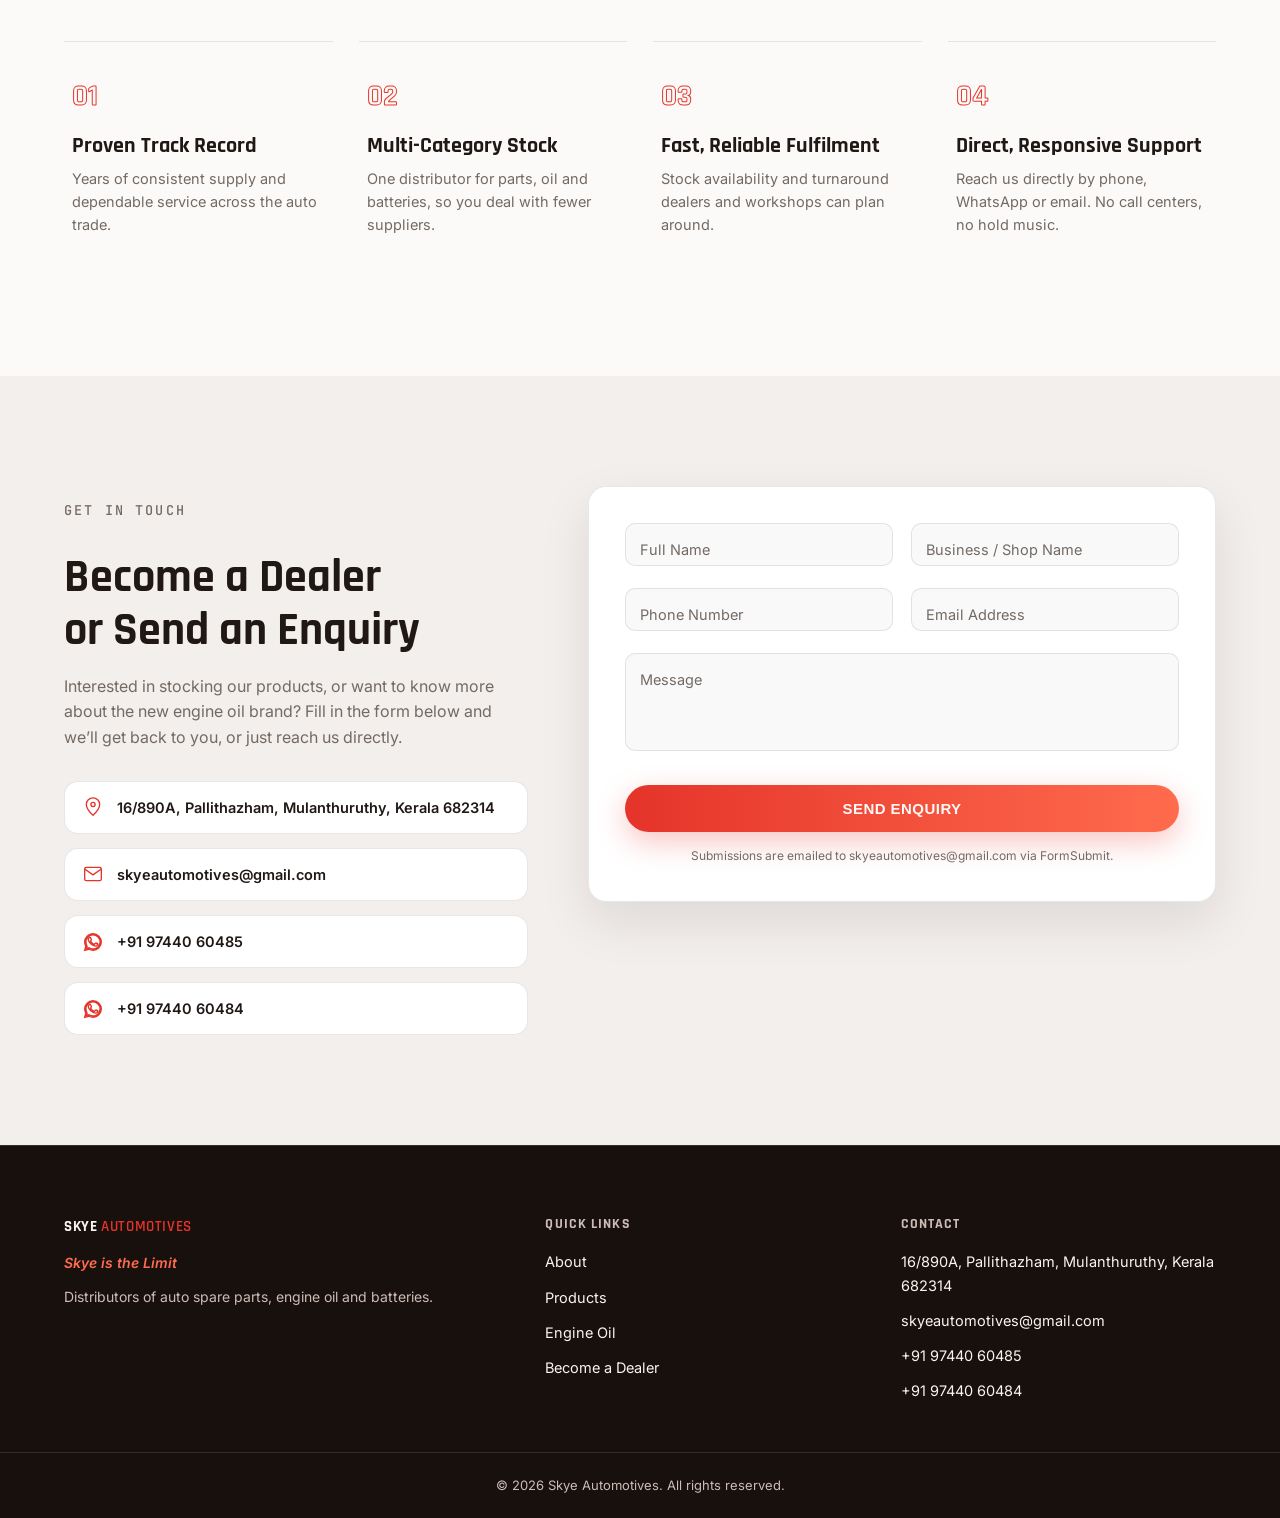
==== commit c2501f80: "Fix scroll lag, mobile overflow, and update placeholder stats to real figures Throttle scroll-rail p" ====
--- a/index.html
+++ b/index.html
@@ -9,7 +9,7 @@
 <link rel="preconnect" href="https://fonts.googleapis.com">
 <link rel="preconnect" href="https://fonts.gstatic.com" crossorigin>
 <link href="https://fonts.googleapis.com/css2?family=Rajdhani:wght@500;600;700&family=Inter:wght@400;500;600&family=JetBrains+Mono:wght@400;500;600&display=swap" rel="stylesheet">
-<link rel="stylesheet" href="css/style.css?v=36">
+<link rel="stylesheet" href="css/style.css?v=42">
 </head>
 <body>
 
@@ -95,12 +95,10 @@
 <section id="proof" class="proof-strip">
   <div class="container">
     <div class="stats reveal">
-      <div class="stat"><span class="stat-num" data-count="15">0</span><span class="stat-plus">+</span><p>Years in Business</p></div>
-      <div class="stat"><span class="stat-num" data-count="4">0</span><p>Product Categories</p></div>
-      <div class="stat"><span class="stat-num" data-count="200">0</span><span class="stat-plus">+</span><p>Dealers &amp; Workshops</p></div>
+      <div class="stat"><span class="stat-num" data-count="100">0</span><span class="stat-plus">+</span><p>Dealers &amp; Workshops</p></div>
+      <div class="stat"><span class="stat-num" data-count="30">0</span><span class="stat-plus">+</span><p>Brands Stocked</p></div>
       <div class="stat"><span class="stat-num" data-count="1000">0</span><span class="stat-plus">+</span><p>Parts &amp; SKUs Stocked</p></div>
     </div>
-    <p class="stats-note reveal">Numbers above are placeholders. Swap in your real figures before this goes live.</p>
   </div>
 </section>
 
@@ -181,8 +179,8 @@
 <!-- ================= MARQUEE ================= -->
 <div class="marquee">
   <div class="marquee-track">
-    <span>GENUINE PARTS <i>&#9670;</i> FAST DISPATCH <i>&#9670;</i> TRUSTED DISTRIBUTION <i>&#9670;</i> 15+ YEARS IN BUSINESS <i>&#9670;</i></span>
-    <span aria-hidden="true">GENUINE PARTS <i>&#9670;</i> FAST DISPATCH <i>&#9670;</i> TRUSTED DISTRIBUTION <i>&#9670;</i> 15+ YEARS IN BUSINESS <i>&#9670;</i></span>
+    <span>GENUINE PARTS <i>&#9670;</i> FAST DISPATCH <i>&#9670;</i> TRUSTED DISTRIBUTION <i>&#9670;</i> QUALITY GUARANTEED <i>&#9670;</i></span>
+    <span aria-hidden="true">GENUINE PARTS <i>&#9670;</i> FAST DISPATCH <i>&#9670;</i> TRUSTED DISTRIBUTION <i>&#9670;</i> QUALITY GUARANTEED <i>&#9670;</i></span>
   </div>
 </div>
 
@@ -219,7 +217,7 @@
       </div>
     </div>
   </div>
-  <p class="oil-footnote reveal light center">Grades and pack sizes shown are placeholders. Replace them with your actual product range.</p>
+  <p class="oil-footnote reveal light center">Full grade lineup and pack sizes confirmed at launch.</p>
 </section>
 
 <!-- ================= WHY US ================= -->
@@ -359,6 +357,6 @@
   </div>
 </div>
 
-<script src="js/script.js?v=2"></script>
+<script src="js/script.js?v=4"></script>
 </body>
 </html>
--- a/css/style.css
+++ b/css/style.css
@@ -11,7 +11,7 @@
   --muted-light: #cdbcb5;
   --accent: #e5342a;
   --accent-2: #ff6b4d;
-  --accent-text: #c02419; /* darker red for small text on light bg — #e5342a only hits ~4.15:1, this hits ~5.7:1 (WCAG AA needs 4.5:1) */
+  --accent-text: #c02419; /* darker red for small text on light bg: #e5342a only hits ~4.15:1, this hits ~5.7:1 (WCAG AA needs 4.5:1) */
   --accent-soft: rgba(229, 52, 42, 0.09);
   --line: rgba(32, 24, 21, 0.10);
   --line-dark: rgba(255, 255, 255, 0.12);
@@ -80,7 +80,7 @@
   margin-bottom: 14px;
 }
 .eyebrow.center { display: block; }
-.eyebrow.light { color: var(--accent-2); }
+.oil-copy .eyebrow.light { color: var(--accent-2); }
 .center { text-align: center; display: block; }
 
 .text-gradient {
@@ -154,11 +154,11 @@
   background: var(--line); border-radius: 2px;
 }
 .rail-progress {
-  position: absolute; top: 70px; left: 50%; width: 2px; height: 0;
-  transform: translateX(-50%);
+  position: absolute; top: 70px; bottom: 60px; left: 50%; width: 2px;
+  transform: translateX(-50%) scaleY(0);
+  transform-origin: top;
   background: linear-gradient(var(--accent), var(--accent-2));
   border-radius: 2px;
-  transition: height .12s linear;
   box-shadow: 0 0 10px rgba(229,52,42,.5);
 }
 .rail-checkpoints {
@@ -397,7 +397,7 @@
 
 /* ===================== COMPANY ACCORDION ===================== */
 /* Plain text brand navigation, matching how real parts distributors (RockAuto,
-   etc.) actually list makes — no logo, no boxed card. Collapsed rows sit
+   etc.) actually list makes: no logo, no boxed card. Collapsed rows sit
    compactly, several per row; an open one spans full width for its vehicles. */
 .company-list {
   display: grid; grid-template-columns: repeat(3, 1fr);
@@ -550,6 +550,7 @@
 }
 .catalog-note strong { color: var(--accent-text); }
 .catalog-note-cta { text-align: center; margin-top: 16px; }
+.catalog-note-cta .btn { white-space: normal; text-align: center; }
 
 @media (max-width: 980px) {
   .vehicle-grid { grid-template-columns: repeat(2,1fr); }
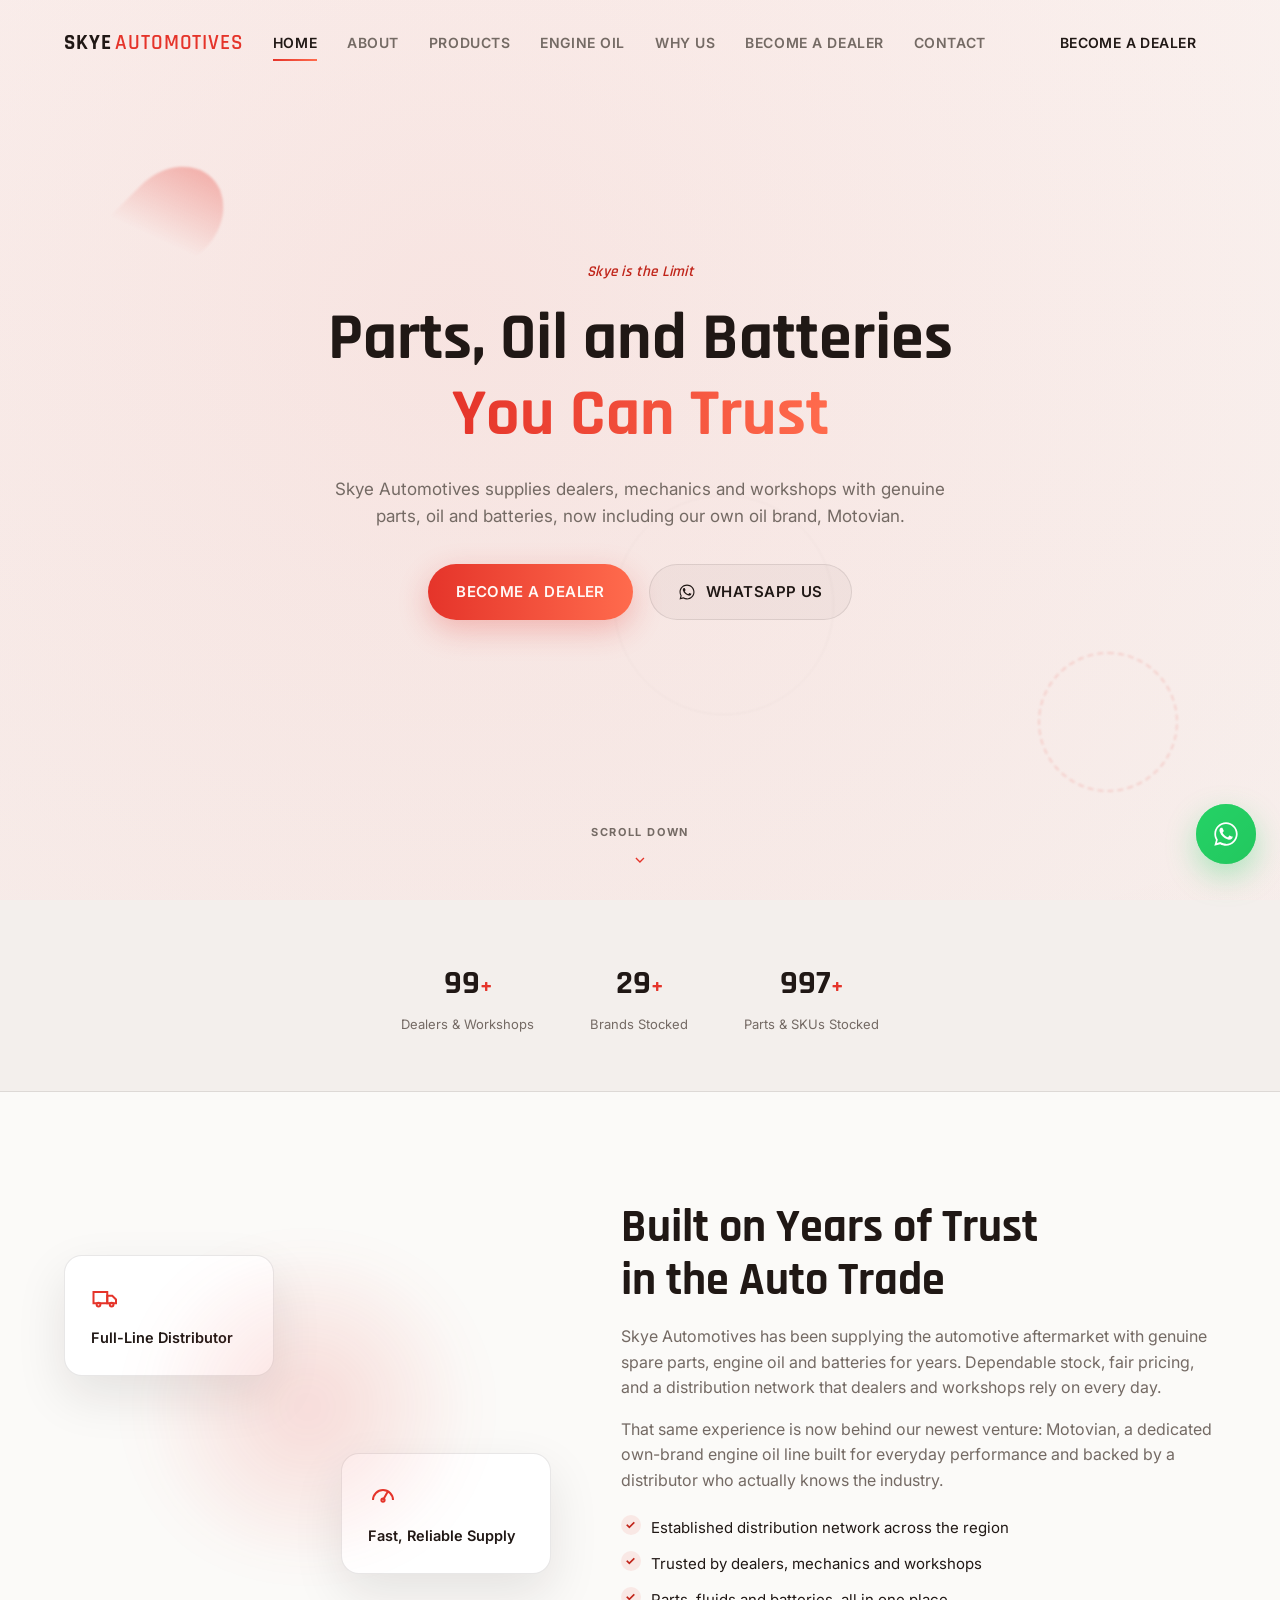
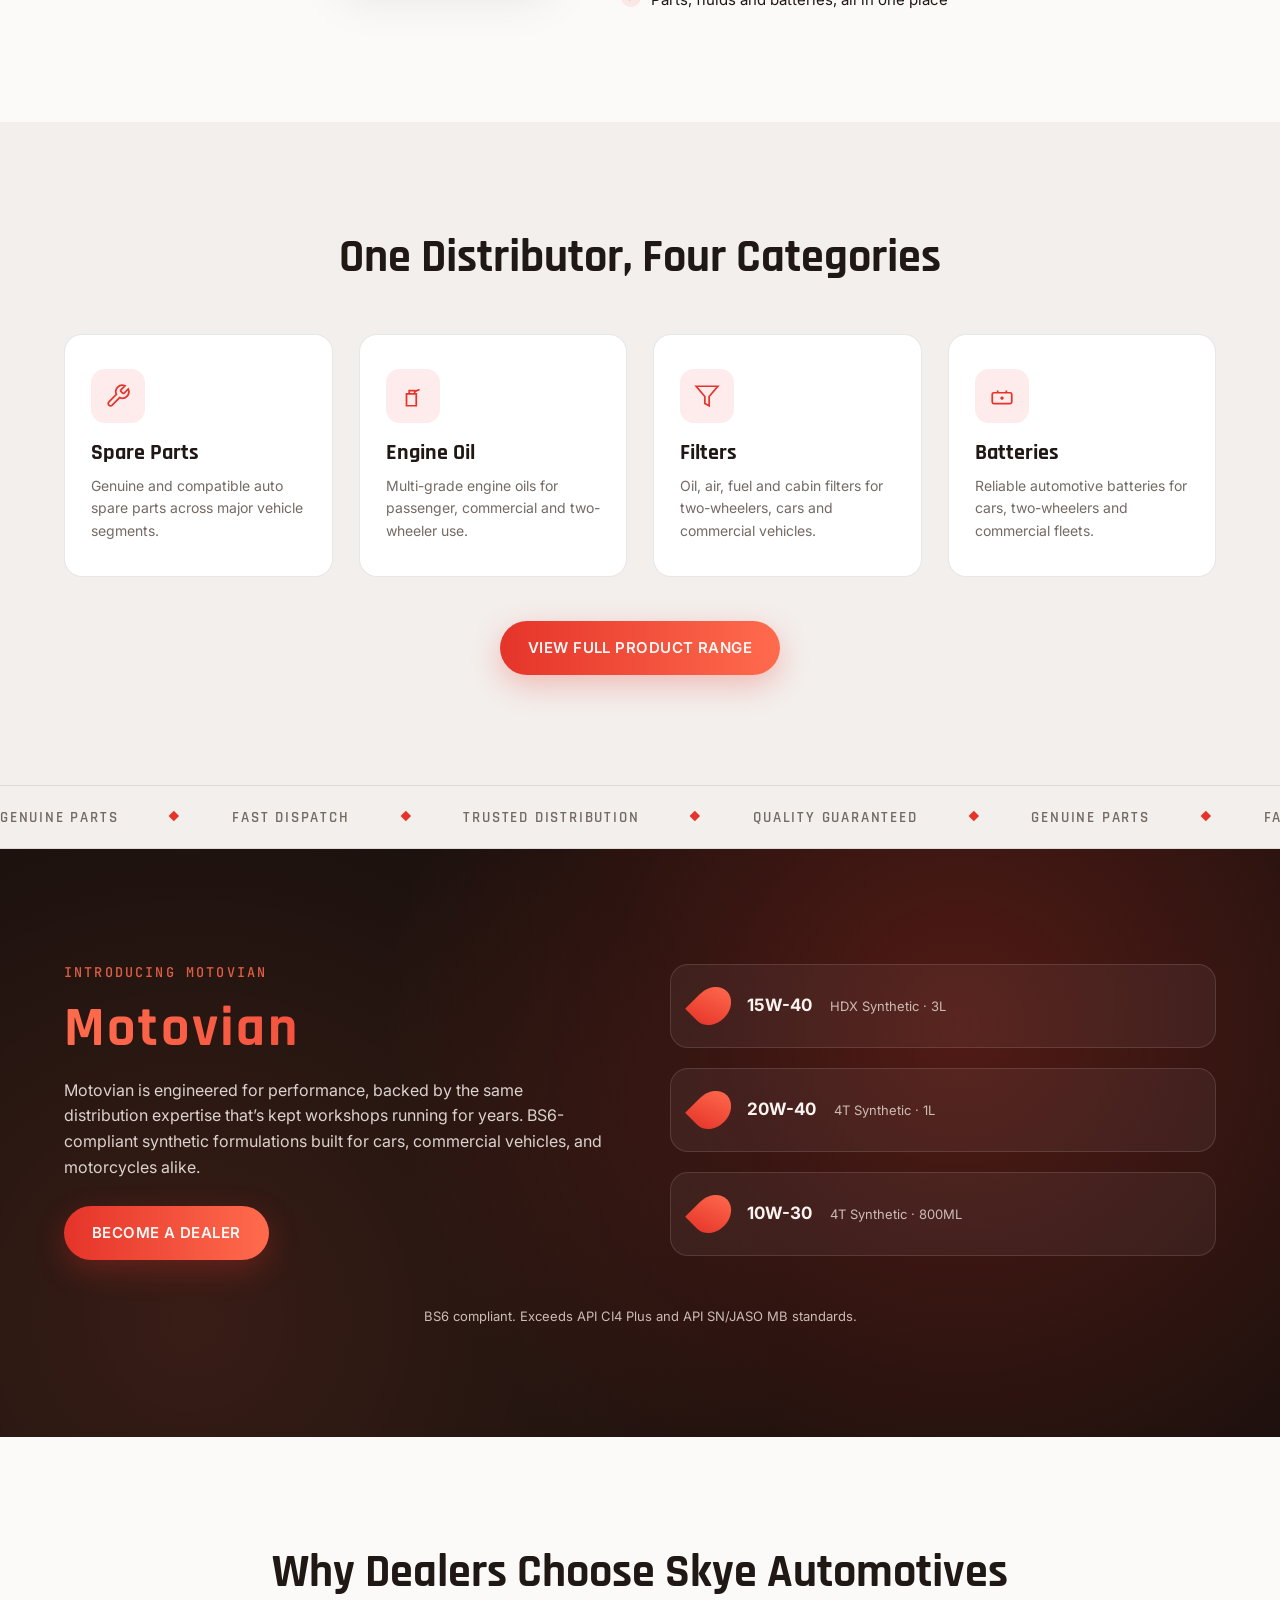
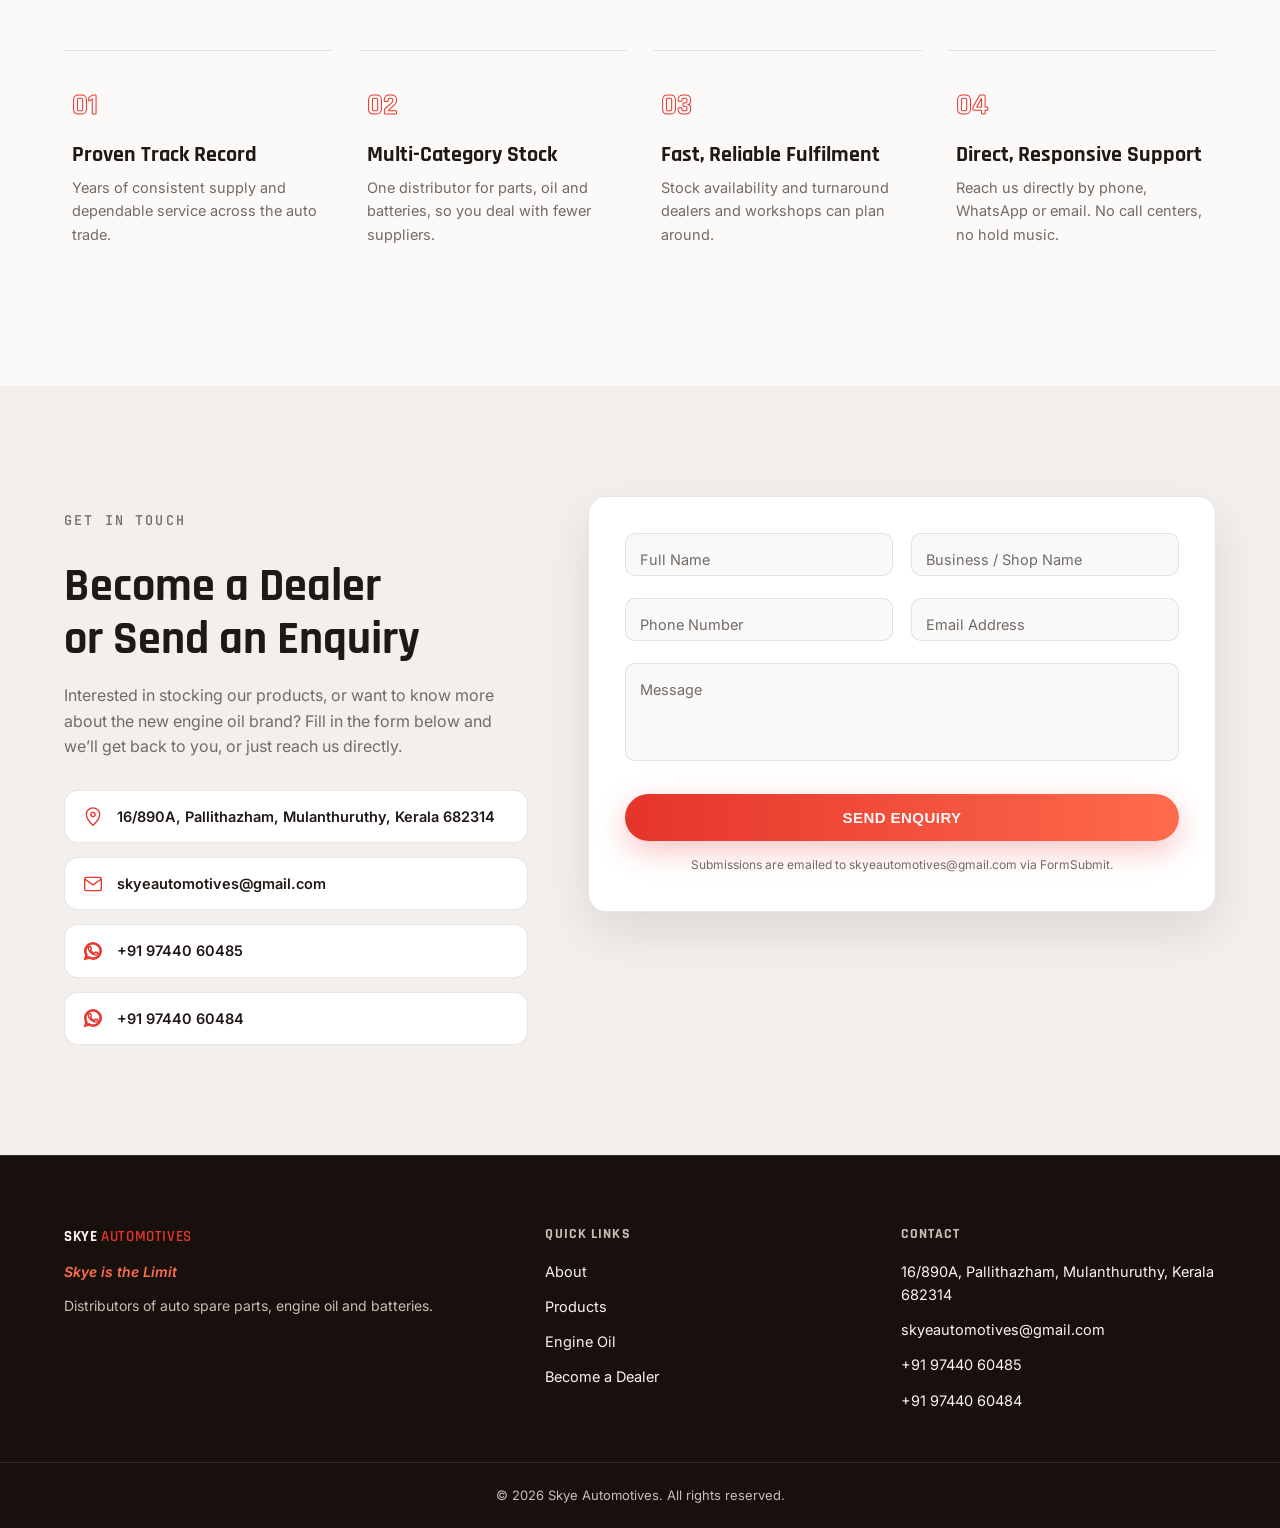
==== commit 758742d9: "Replace placeholder Motovian oil grades with real product lineup The oil-brand section showed three " ====
--- a/index.html
+++ b/index.html
@@ -193,7 +193,8 @@
       <h2 class="reveal light oil-brand-name">Motovian</h2>
       <p class="reveal light">
         Motovian is engineered for performance, backed by the same distribution expertise that&rsquo;s kept
-        workshops running for years. Built for everyday reliability across passenger and commercial vehicles.
+        workshops running for years. BS6-compliant synthetic formulations built for cars, commercial
+        vehicles, and motorcycles alike.
       </p>
       <div class="oil-actions reveal">
         <a href="#dealers" class="btn btn-primary">Become a Dealer</a>
@@ -202,22 +203,22 @@
     <div class="oil-visual reveal">
       <div class="oil-variant">
         <div class="drop"></div>
-        <p>5W-30</p>
-        <span>Synthetic · 1L / 4L</span>
+        <p>15W-40</p>
+        <span>HDX Synthetic · 3L</span>
       </div>
       <div class="oil-variant">
         <div class="drop"></div>
-        <p>10W-40</p>
-        <span>Semi-Synthetic · 1L / 4L</span>
+        <p>20W-40</p>
+        <span>4T Synthetic · 1L</span>
       </div>
       <div class="oil-variant">
         <div class="drop"></div>
-        <p>20W-50</p>
-        <span>Mineral · 1L / 4L</span>
-      </div>
-    </div>
-  </div>
-  <p class="oil-footnote reveal light center">Full grade lineup and pack sizes confirmed at launch.</p>
+        <p>10W-30</p>
+        <span>4T Synthetic · 800ML</span>
+      </div>
+    </div>
+  </div>
+  <p class="oil-footnote reveal light center">BS6 compliant. Exceeds API CI4 Plus and API SN/JASO MB standards.</p>
 </section>
 
 <!-- ================= WHY US ================= -->
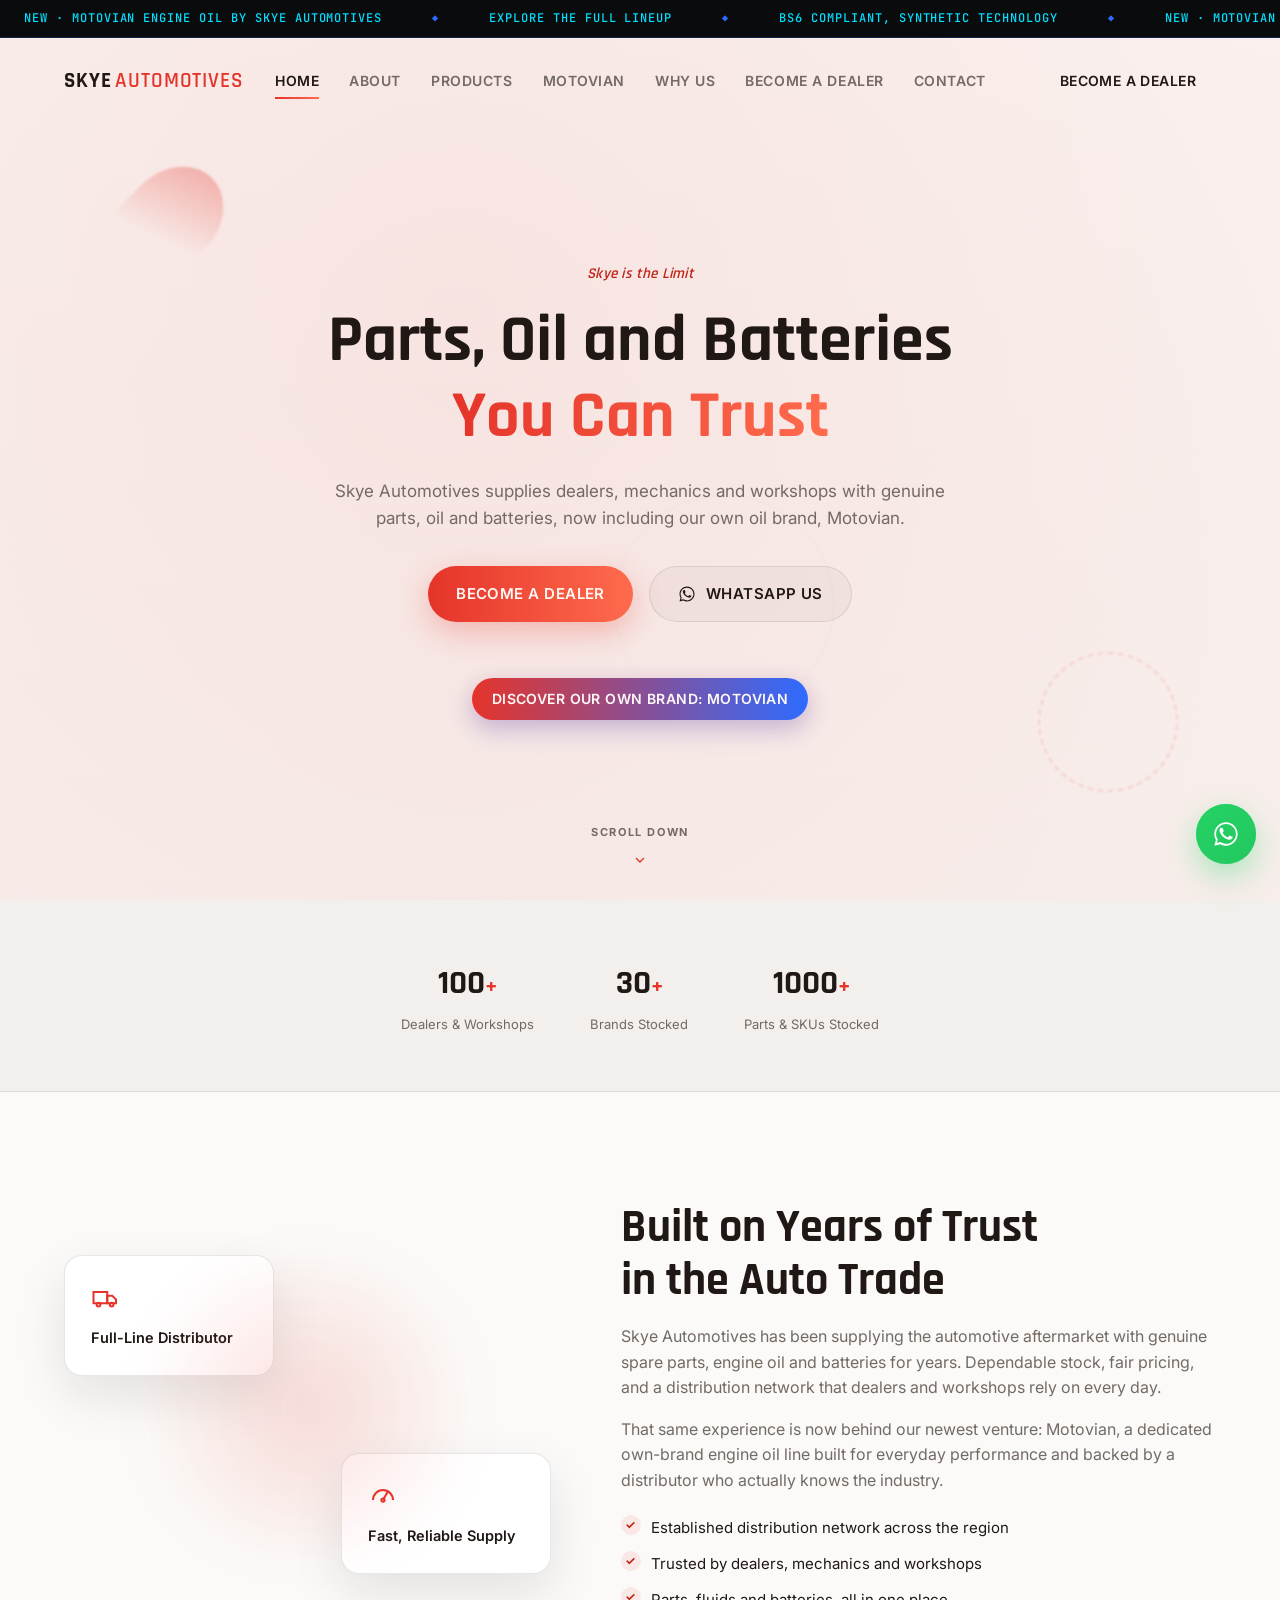
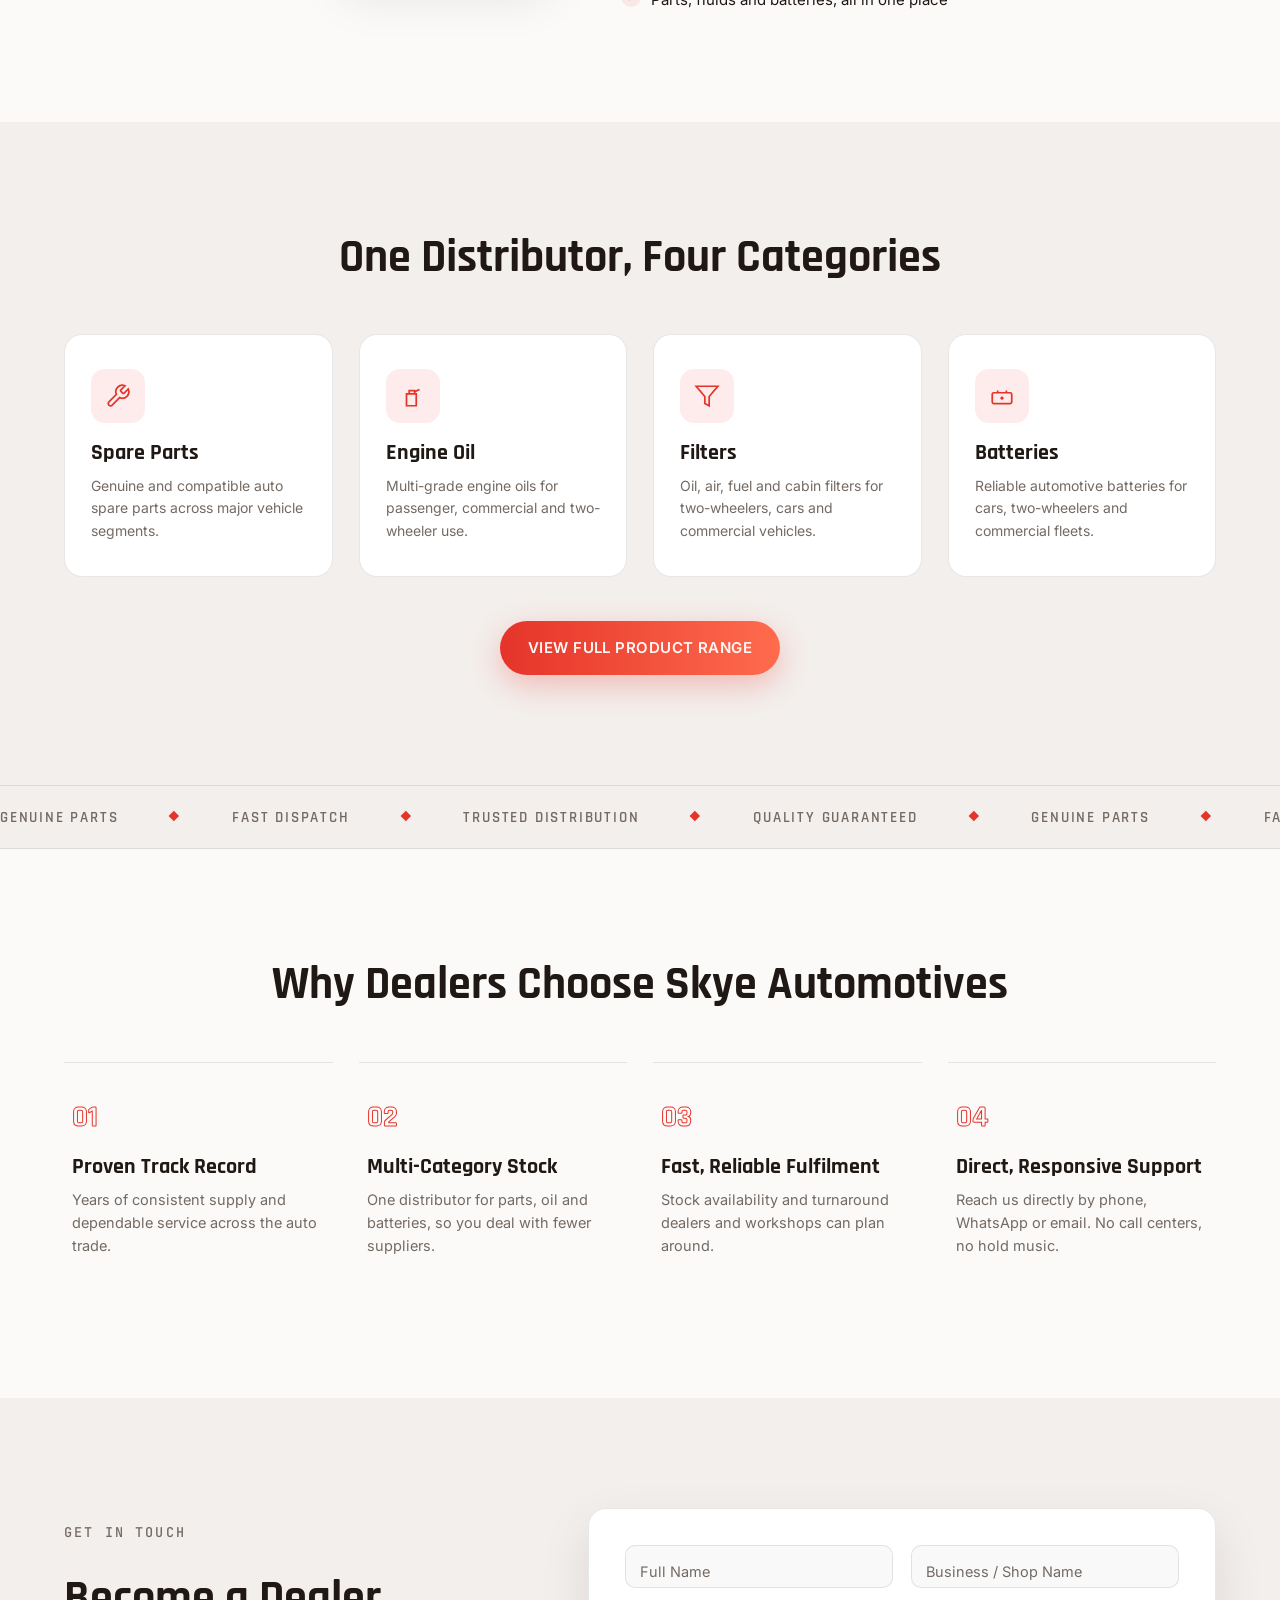
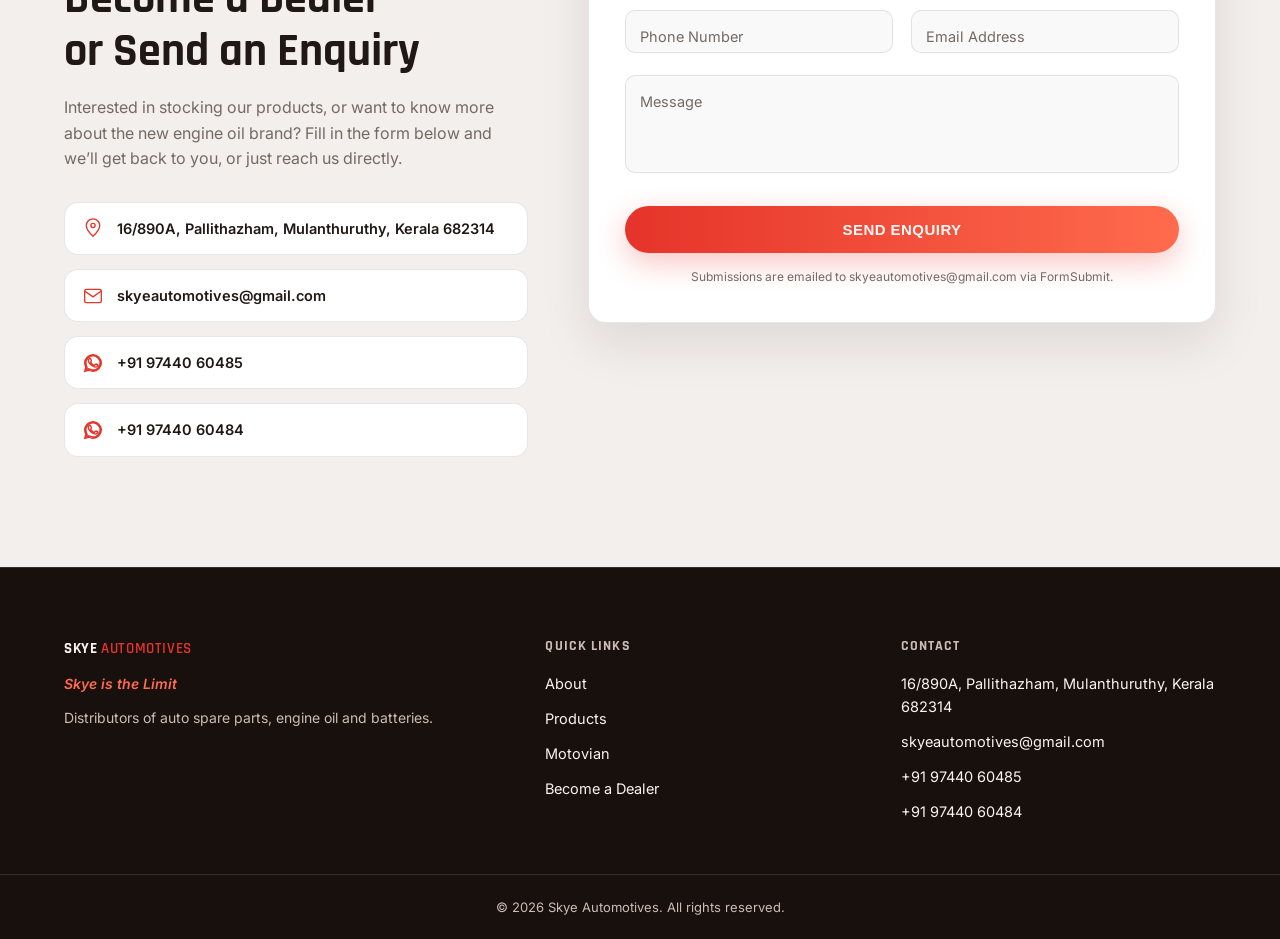
==== commit 6cfa9f60: "Launch standalone Motovian brand experience and Oil Finder app Adds the Motovian sub-brand as real, " ====
--- a/index.html
+++ b/index.html
@@ -9,11 +9,19 @@
 <link rel="preconnect" href="https://fonts.googleapis.com">
 <link rel="preconnect" href="https://fonts.gstatic.com" crossorigin>
 <link href="https://fonts.googleapis.com/css2?family=Rajdhani:wght@500;600;700&family=Inter:wght@400;500;600&family=JetBrains+Mono:wght@400;500;600&display=swap" rel="stylesheet">
-<link rel="stylesheet" href="css/style.css?v=42">
+<link rel="stylesheet" href="css/style.css?v=47">
 </head>
-<body>
+<body class="has-topbar">
 
 <a href="#main-content" class="skip-link">Skip to main content</a>
+
+<!-- ================= MOTOVIAN TOP BANNER (visible the instant the page loads, no scroll needed) ================= -->
+<a href="motovian.html" class="motovian-topbar" aria-label="Motovian, Skye Automotives' engine oil brand">
+  <div class="motovian-topbar-track">
+    <span>NEW &middot; MOTOVIAN ENGINE OIL BY SKYE AUTOMOTIVES <i>&#9670;</i> EXPLORE THE FULL LINEUP <i>&#9670;</i> BS6 COMPLIANT, SYNTHETIC TECHNOLOGY <i>&#9670;</i> </span>
+    <span aria-hidden="true">NEW &middot; MOTOVIAN ENGINE OIL BY SKYE AUTOMOTIVES <i>&#9670;</i> EXPLORE THE FULL LINEUP <i>&#9670;</i> BS6 COMPLIANT, SYNTHETIC TECHNOLOGY <i>&#9670;</i> </span>
+  </div>
+</a>
 
 <!-- ================= SCROLL RAIL (signature element, desktop only) ================= -->
 <div id="scroll-rail" aria-hidden="true">
@@ -23,7 +31,6 @@
     <span class="rail-dot" data-target="home"></span>
     <span class="rail-dot" data-target="about"></span>
     <span class="rail-dot" data-target="products"></span>
-    <span class="rail-dot" data-target="oil-brand"></span>
     <span class="rail-dot" data-target="why-us"></span>
     <span class="rail-dot" data-target="dealers"></span>
   </div>
@@ -42,7 +49,7 @@
       <a href="#home" class="active">Home</a>
       <a href="#about">About</a>
       <a href="products.html">Products</a>
-      <a href="#oil-brand">Engine Oil</a>
+      <a href="motovian.html">Motovian</a>
       <a href="#why-us">Why Us</a>
       <a href="#dealers">Become a Dealer</a>
       <a href="#dealers">Contact</a>
@@ -84,6 +91,7 @@
         WhatsApp Us
       </a>
     </div>
+    <a href="motovian.html" class="btn btn-small btn-motovian hero-motovian-cta reveal">Discover Our Own Brand: Motovian</a>
   </div>
   <a href="#about" class="scroll-cue" aria-label="Scroll down">
     <span class="scroll-cue-text">Scroll Down</span>
@@ -183,43 +191,6 @@
     <span aria-hidden="true">GENUINE PARTS <i>&#9670;</i> FAST DISPATCH <i>&#9670;</i> TRUSTED DISTRIBUTION <i>&#9670;</i> QUALITY GUARANTEED <i>&#9670;</i></span>
   </div>
 </div>
-
-<!-- ================= FEATURED: NEW OIL BRAND ================= -->
-<section id="oil-brand" class="section oil-brand">
-  <div class="oil-bg"></div>
-  <div class="container oil-grid">
-    <div class="oil-copy">
-      <p class="eyebrow reveal light">Introducing Motovian</p>
-      <h2 class="reveal light oil-brand-name">Motovian</h2>
-      <p class="reveal light">
-        Motovian is engineered for performance, backed by the same distribution expertise that&rsquo;s kept
-        workshops running for years. BS6-compliant synthetic formulations built for cars, commercial
-        vehicles, and motorcycles alike.
-      </p>
-      <div class="oil-actions reveal">
-        <a href="#dealers" class="btn btn-primary">Become a Dealer</a>
-      </div>
-    </div>
-    <div class="oil-visual reveal">
-      <div class="oil-variant">
-        <div class="drop"></div>
-        <p>15W-40</p>
-        <span>HDX Synthetic · 3L</span>
-      </div>
-      <div class="oil-variant">
-        <div class="drop"></div>
-        <p>20W-40</p>
-        <span>4T Synthetic · 1L</span>
-      </div>
-      <div class="oil-variant">
-        <div class="drop"></div>
-        <p>10W-30</p>
-        <span>4T Synthetic · 800ML</span>
-      </div>
-    </div>
-  </div>
-  <p class="oil-footnote reveal light center">BS6 compliant. Exceeds API CI4 Plus and API SN/JASO MB standards.</p>
-</section>
 
 <!-- ================= WHY US ================= -->
 <section id="why-us" class="section why-us">
@@ -330,7 +301,7 @@
       <h4>Quick Links</h4>
       <a href="#about">About</a>
       <a href="products.html">Products</a>
-      <a href="#oil-brand">Engine Oil</a>
+      <a href="motovian.html">Motovian</a>
       <a href="#dealers">Become a Dealer</a>
     </div>
     <div>
--- a/css/style.css
+++ b/css/style.css
@@ -22,6 +22,7 @@
   --ff-body: "Inter", sans-serif;
   --ff-mono: "JetBrains Mono", monospace;
   --ease: cubic-bezier(.22,.9,.32,1);
+  --topbar-h: 38px;
 }
 
 * { margin: 0; padding: 0; box-sizing: border-box; }
@@ -177,11 +178,45 @@
 }
 @media (max-width: 1399px) { #scroll-rail { display: none; } }
 
+/* ===================== MOTOVIAN TOP BANNER ===================== */
+/* Fixed above the navbar, only on pages that opt in via body.has-topbar (so
+   pages without this markup keep the navbar flush at top:0, unaffected). A
+   local token override keeps the neon-blue treatment scoped to this strip. */
+.motovian-topbar {
+  --accent: #2E6BFF;
+  --accent-2: #00E0FF;
+  position: fixed; top: 0; left: 0; right: 0; z-index: 501;
+  height: var(--topbar-h);
+  display: flex; align-items: center;
+  background: #0A0B0D;
+  border-bottom: 1px solid rgba(46,107,255,.25);
+  overflow: hidden;
+  text-decoration: none;
+}
+.motovian-topbar-track {
+  display: inline-flex; gap: 50px;
+  white-space: nowrap; padding-left: 24px;
+  animation: marqueeScroll 20s linear infinite;
+}
+.motovian-topbar-track span {
+  display: inline-flex; align-items: center; gap: 50px;
+  font-family: var(--ff-mono); font-size: 12px; font-weight: 500;
+  letter-spacing: .08em; text-transform: uppercase; color: var(--accent-2);
+}
+.motovian-topbar-track span i { color: var(--accent); font-style: normal; font-size: 10px; }
+.motovian-topbar:hover .motovian-topbar-track { animation-play-state: paused; }
+body.has-topbar #navbar { top: var(--topbar-h); }
+body.has-topbar .hero { padding-top: calc(128px + var(--topbar-h)); }
+@media (max-width: 640px) {
+  .motovian-topbar-track span { font-size: 10.5px; gap: 34px; }
+  .motovian-topbar-track { gap: 34px; }
+}
+
 /* ===================== NAVBAR ===================== */
 #navbar {
   position: fixed; top: 0; left: 0; right: 0; z-index: 500;
   padding: 22px 0;
-  transition: background .4s var(--ease), padding .4s var(--ease), box-shadow .4s var(--ease), backdrop-filter .4s var(--ease);
+  transition: background .4s var(--ease), padding .4s var(--ease), box-shadow .4s var(--ease), backdrop-filter .4s var(--ease), top .3s var(--ease);
 }
 #navbar.scrolled {
   padding: 14px 0;
@@ -653,7 +688,6 @@
   .part-sample-scroll { max-height: 280px; }
 }
 
-/* ===================== OIL BRAND FEATURE (kept dark for contrast) ===================== */
 /* ===================== MARQUEE ===================== */
 .marquee {
   border-top: 1px solid var(--line); border-bottom: 1px solid var(--line);
@@ -668,37 +702,29 @@
 .marquee-track span i { color: var(--accent); font-style: normal; font-size: 11px; }
 @keyframes marqueeScroll { from { transform: translateX(0); } to { transform: translateX(-50%); } }
 
-.oil-brand { position: relative; overflow: hidden; background: var(--dark); }
-.oil-bg {
-  position: absolute; inset: 0;
-  background: radial-gradient(circle at 75% 30%, rgba(229,52,42,.28), transparent 55%),
-              radial-gradient(circle at 15% 80%, rgba(255,107,77,.14), transparent 50%);
-}
-.oil-grid { position: relative; z-index: 1; display: grid; grid-template-columns: 1fr 1fr; gap: 60px; align-items: center; }
-.oil-copy h2.oil-brand-name {
-  font-size: clamp(34px, 5vw, 56px);
-  letter-spacing: .04em;
-  background: linear-gradient(90deg, var(--accent-2), var(--accent));
-  -webkit-background-clip: text; background-clip: text; color: transparent;
-}
-.oil-copy p.light { color: var(--text-light); opacity: .85; }
-.oil-actions { margin-top: 26px; }
-.oil-visual { display: flex; flex-direction: column; gap: 20px; }
-.oil-variant {
-  background: rgba(255,255,255,.05); border: 1px solid var(--line-dark); border-radius: var(--radius);
-  padding: 20px 24px; display: flex; align-items: center; gap: 18px;
-  transition: transform .35s var(--ease), background .35s var(--ease);
-}
-.oil-variant:hover { transform: translateX(8px); background: rgba(255,255,255,.09); }
 .drop {
   width: 34px; height: 42px; flex-shrink: 0;
   background: linear-gradient(160deg, var(--accent-2), var(--accent));
   border-radius: 50% 50% 50% 0; transform: rotate(45deg);
   animation: floatY 5s ease-in-out infinite;
 }
-.oil-variant p { font-weight: 700; font-size: 17px; color: var(--text-light); }
-.oil-variant span { color: var(--muted-light); font-size: 13px; display: block; margin-top: 2px; }
-.oil-footnote { margin-top: 46px; color: var(--muted-light); font-size: 13px; position: relative; z-index: 1; }
+
+/* ===================== HERO: DISCOVER MOTOVIAN (small blended CTA) ===================== */
+/* A third, smaller hero button whose gradient blends Skye's red/orange with
+   Motovian's neon-blue, rather than being either pure color: it's the
+   handoff between the two brands, not a full Motovian takeover. Sits pulled
+   up toward the two main buttons instead of using hero-actions' full
+   bottom margin. Links out to the standalone motovian.html page. */
+.hero-motovian-cta { display: inline-flex; margin-top: -40px; }
+.btn-motovian {
+  background: linear-gradient(90deg, var(--accent) 0%, #2E6BFF 100%);
+  color: #fff8f6;
+  box-shadow: 0 10px 26px rgba(46,107,255,.22), 0 6px 20px rgba(229,52,42,.18);
+}
+.btn-motovian:hover {
+  transform: translateY(-3px) scale(1.02);
+  box-shadow: 0 14px 34px rgba(46,107,255,.3), 0 8px 26px rgba(229,52,42,.24);
+}
 
 /* ===================== WHY US ===================== */
 .why-grid { display: grid; grid-template-columns: repeat(4, 1fr); gap: 26px; margin-top: 50px; }
@@ -817,7 +843,7 @@
 /* ===================== RESPONSIVE ===================== */
 @media (max-width: 980px) {
   .section { padding: 85px 0; }
-  .about-grid, .oil-grid, .dealers-grid { grid-template-columns: 1fr; }
+  .about-grid, .dealers-grid { grid-template-columns: 1fr; }
   .about-visual { height: 220px; }
   .about-card { width: 180px; padding: 20px; }
   .card-1 { top: 4%; }
@@ -834,6 +860,9 @@
     animation: slideIn .4s var(--ease);
     overflow-y: auto; overscroll-behavior: contain;
   }
+  body.has-topbar #nav-links.mobile-open {
+    top: var(--topbar-h); height: calc(100vh - var(--topbar-h));
+  }
   #nav-links.mobile-open a { padding: 16px 0; border-bottom: 1px solid var(--line); }
 }
 @keyframes slideIn { from { transform: translateX(100%); } to { transform: translateX(0); } }
@@ -856,5 +885,5 @@
   }
   html { scroll-behavior: auto; }
   .reveal { opacity: 1; transform: none; }
-  .hero-bg, .shape, .streak, .about-glow, .drop, .wa-pulse, .scroll-cue-arrow, .marquee-track { animation: none !important; }
-}
+  .hero-bg, .shape, .streak, .about-glow, .drop, .wa-pulse, .scroll-cue-arrow, .marquee-track, .motovian-topbar-track { animation: none !important; }
+}
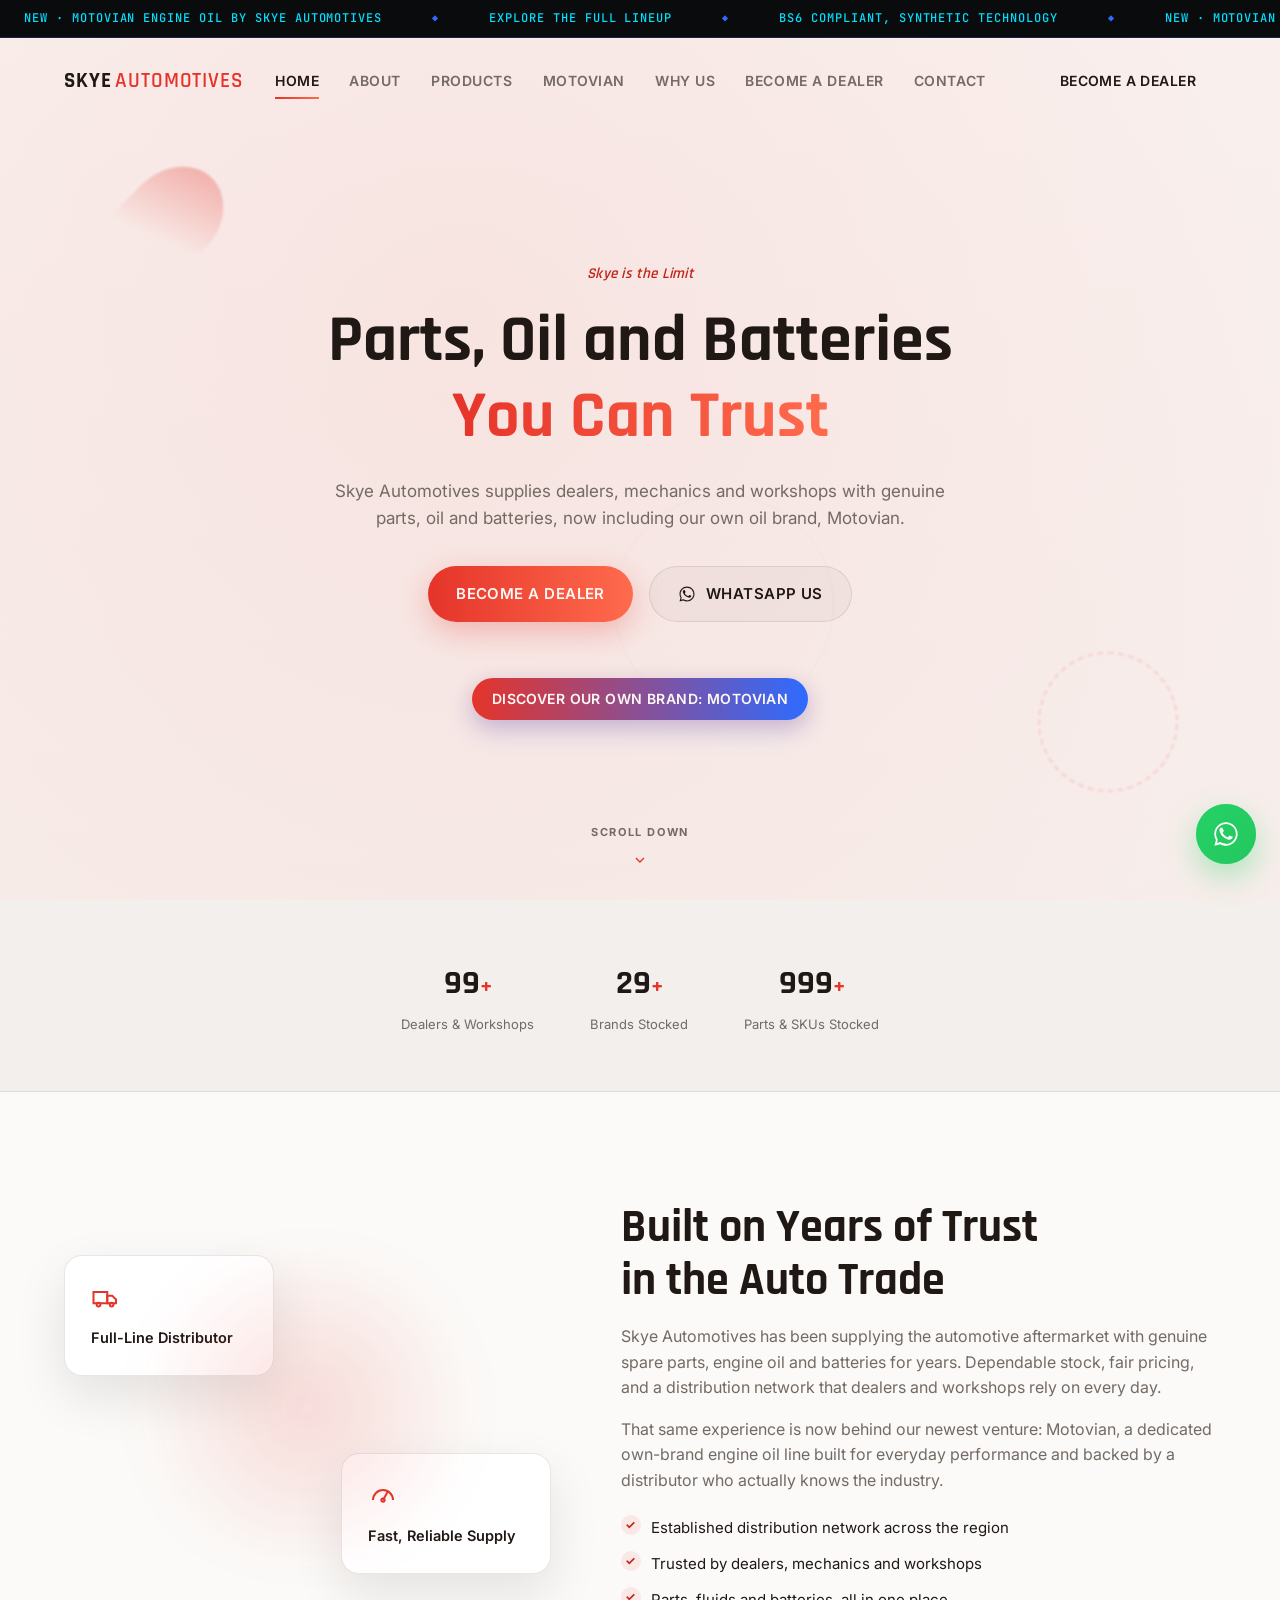
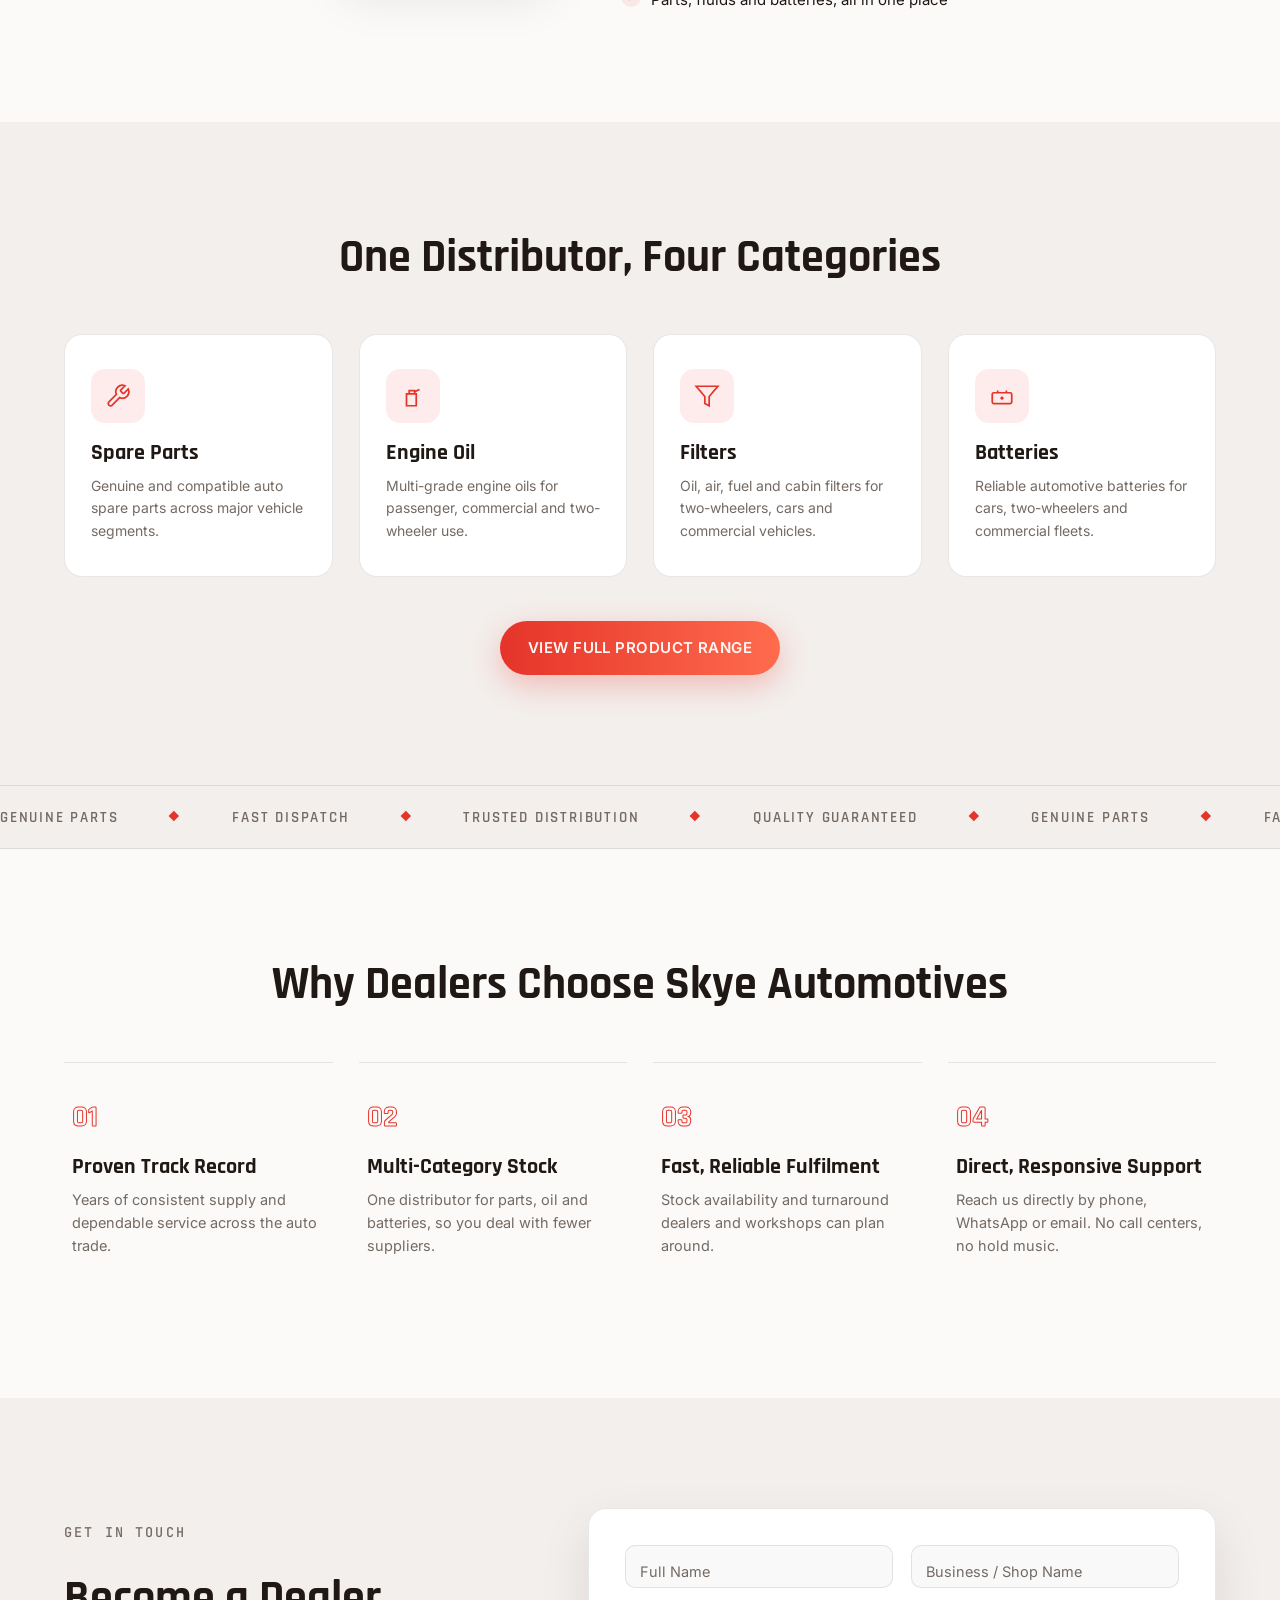
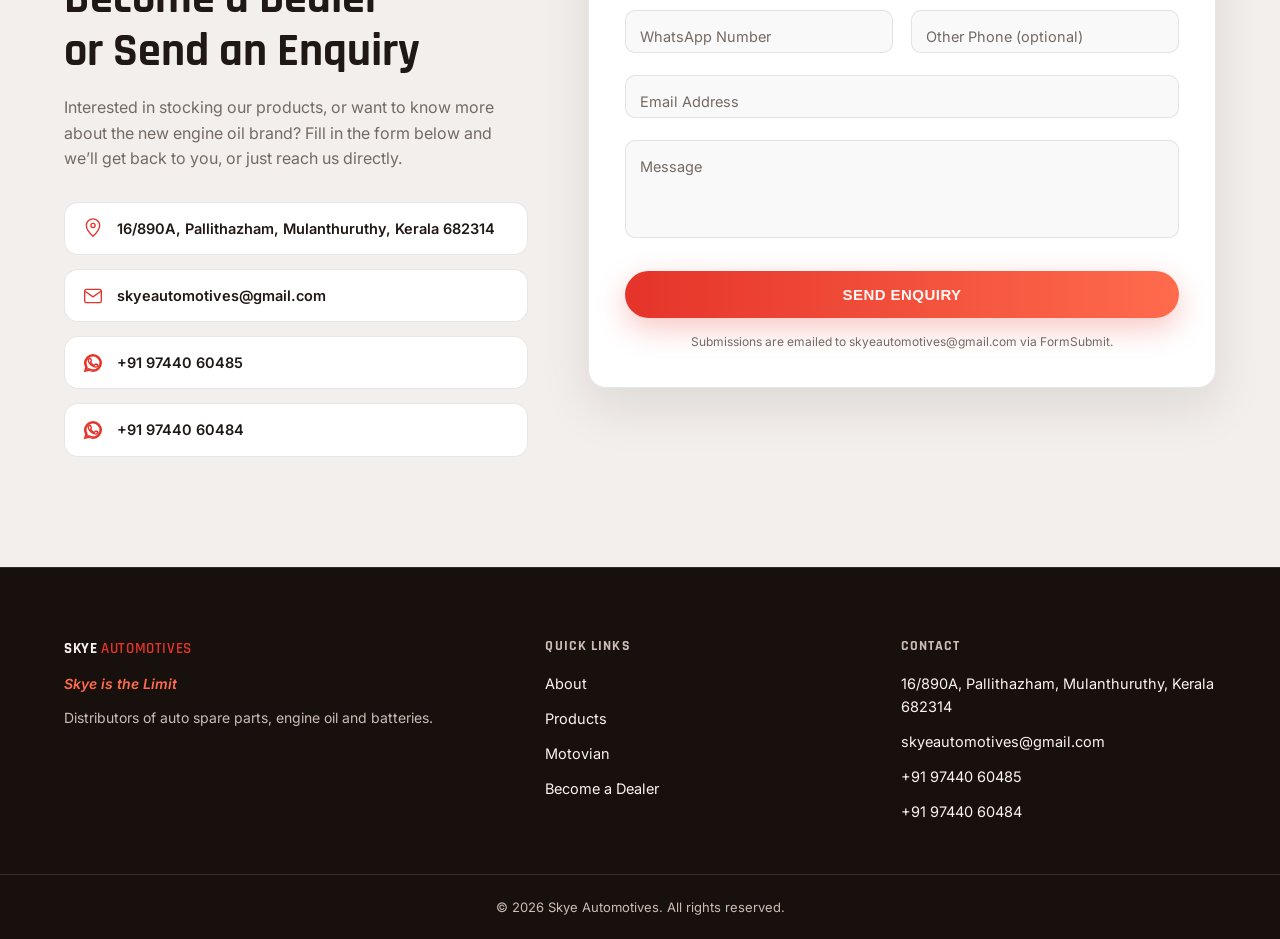
==== commit 904ac6c0: "Merge finder into one card, route unlisted vehicles to an enquiry form, collect WhatsApp on every fo" ====
--- a/index.html
+++ b/index.html
@@ -9,7 +9,7 @@
 <link rel="preconnect" href="https://fonts.googleapis.com">
 <link rel="preconnect" href="https://fonts.gstatic.com" crossorigin>
 <link href="https://fonts.googleapis.com/css2?family=Rajdhani:wght@500;600;700&family=Inter:wght@400;500;600&family=JetBrains+Mono:wght@400;500;600&display=swap" rel="stylesheet">
-<link rel="stylesheet" href="css/style.css?v=47">
+<link rel="stylesheet" href="css/style.css?v=48">
 </head>
 <body class="has-topbar">
 
@@ -269,13 +269,18 @@
       </div>
       <div class="form-row">
         <div class="form-group">
-          <input type="tel" id="field-phone" name="Phone" placeholder=" " autocomplete="tel" required>
-          <label for="field-phone">Phone Number</label>
+          <input type="tel" id="field-whatsapp" name="WhatsApp Number" placeholder=" " autocomplete="tel" inputmode="tel"
+                 pattern="(\+?91[ \-]?)?[6-9][0-9]{4}[ \-]?[0-9]{5}" title="10-digit WhatsApp number, e.g. 97440 60485" required>
+          <label for="field-whatsapp">WhatsApp Number</label>
         </div>
         <div class="form-group">
-          <input type="email" id="field-email" name="Email" placeholder=" " autocomplete="email" spellcheck="false">
-          <label for="field-email">Email Address</label>
-        </div>
+          <input type="tel" id="field-phone" name="Phone" placeholder=" " autocomplete="tel" inputmode="tel">
+          <label for="field-phone">Other Phone (optional)</label>
+        </div>
+      </div>
+      <div class="form-group">
+        <input type="email" id="field-email" name="Email" placeholder=" " autocomplete="email" spellcheck="false">
+        <label for="field-email">Email Address</label>
       </div>
       <div class="form-group">
         <textarea id="field-message" name="Message" rows="4" placeholder=" "></textarea>
--- a/css/style.css
+++ b/css/style.css
@@ -870,7 +870,7 @@
 @media (max-width: 640px) {
   .section { padding: 80px 0; }
   .product-grid, .why-grid { grid-template-columns: 1fr; }
-  .form-row { grid-template-columns: 1fr; }
+  .form-row { grid-template-columns: 1fr; gap: 0; }
   .stats { gap: 30px; }
   .footer-grid { grid-template-columns: 1fr; }
 }
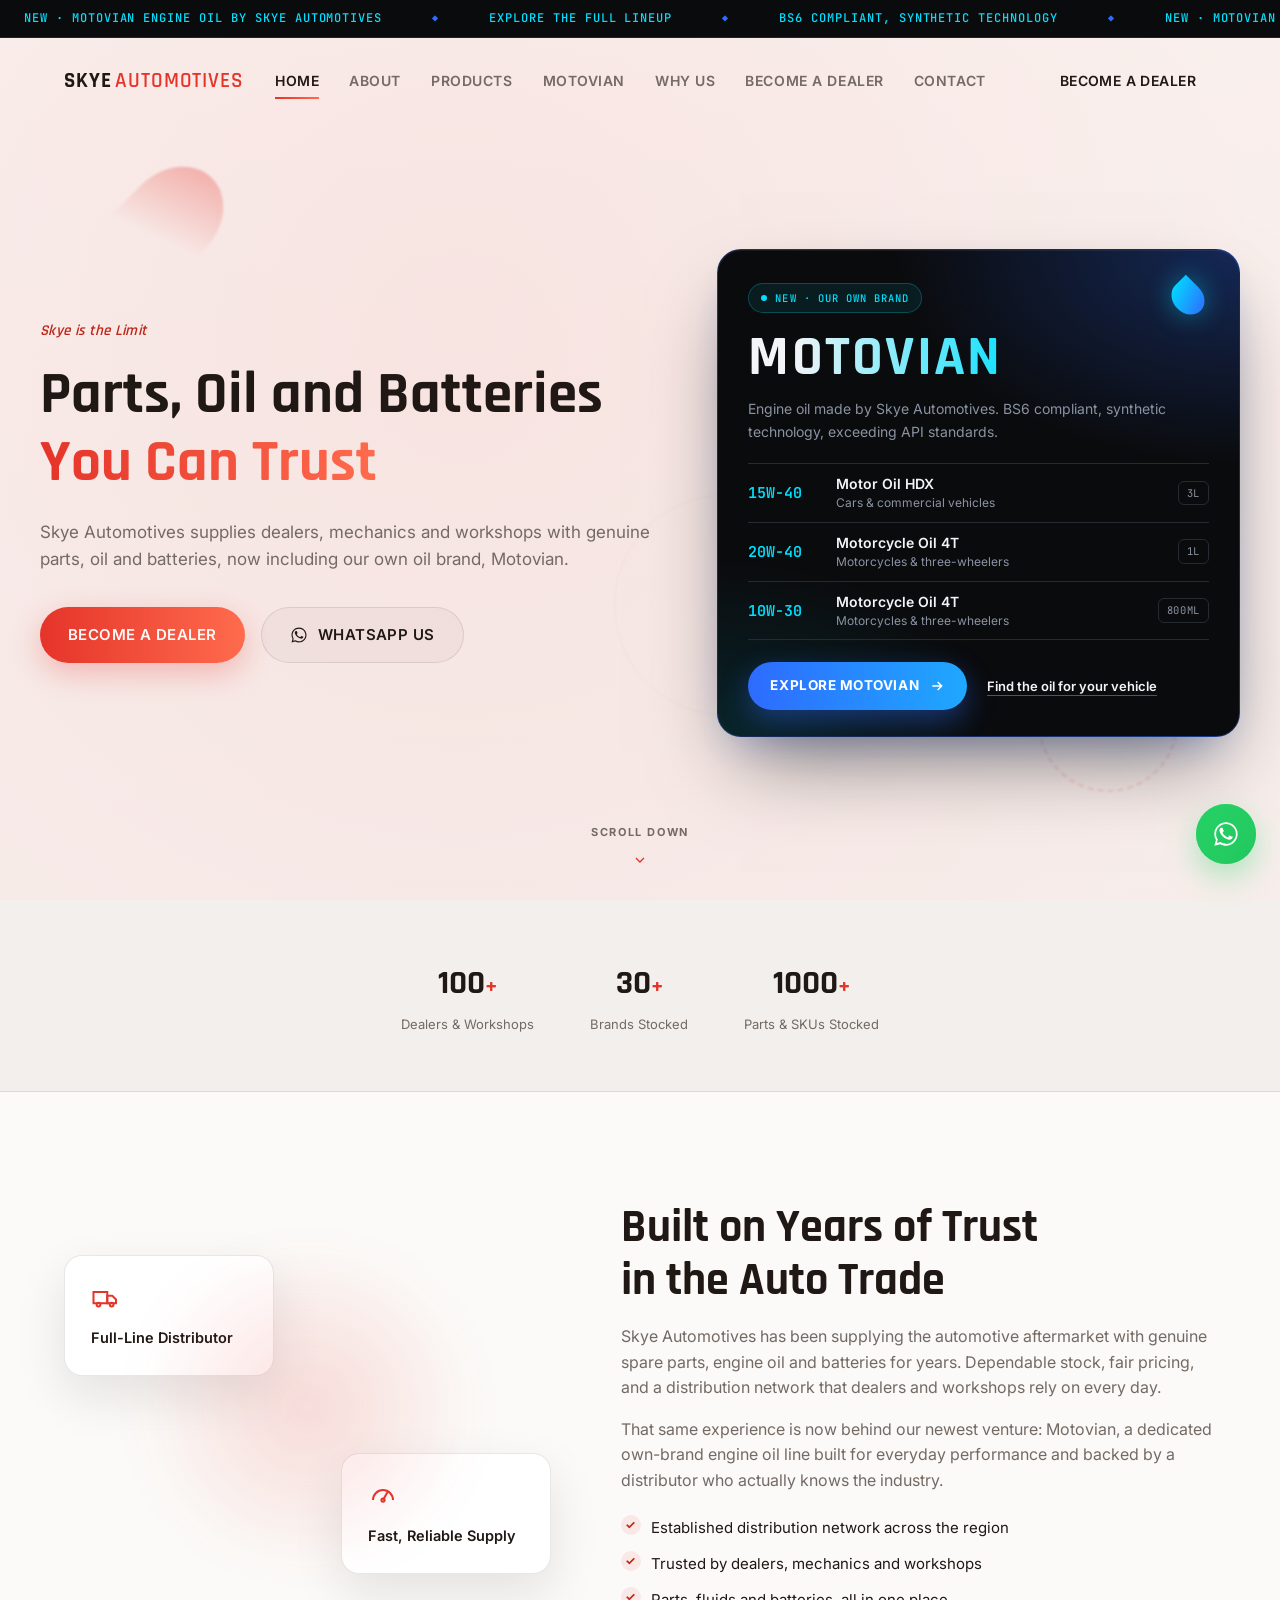
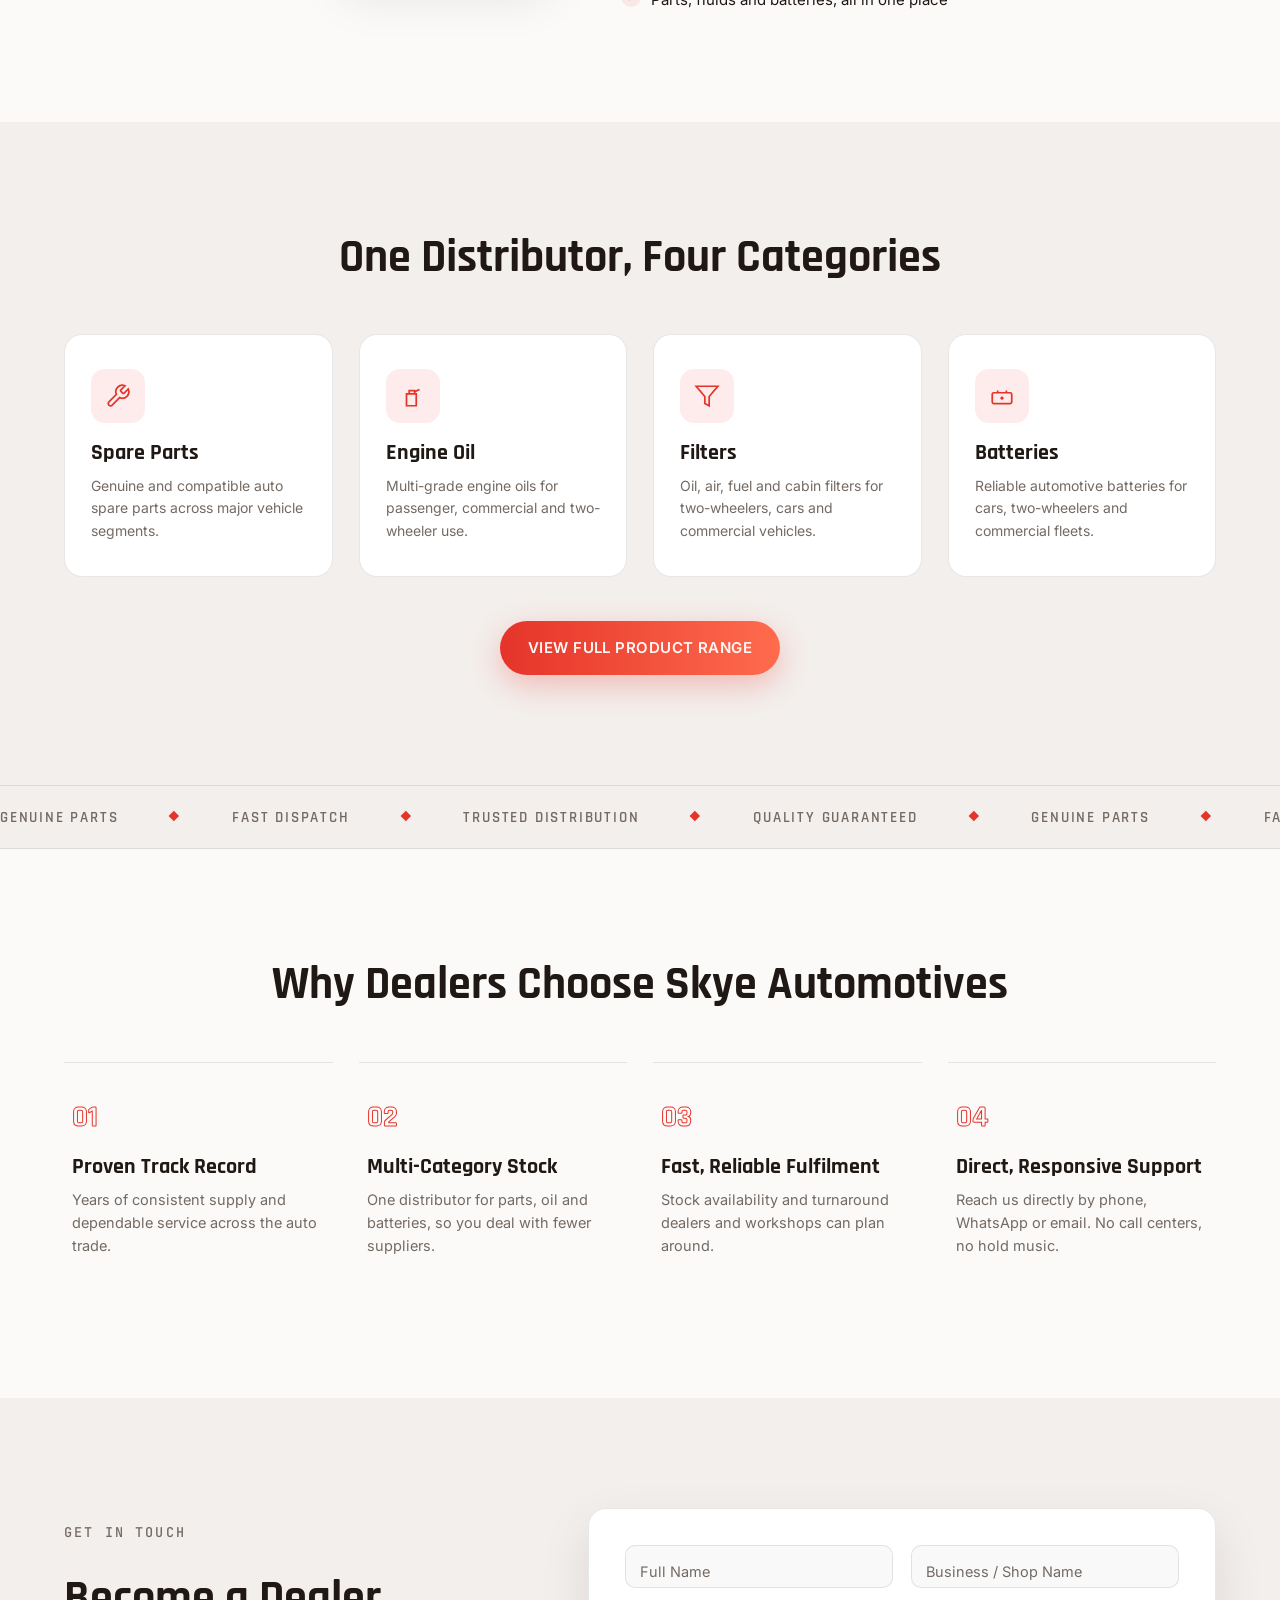
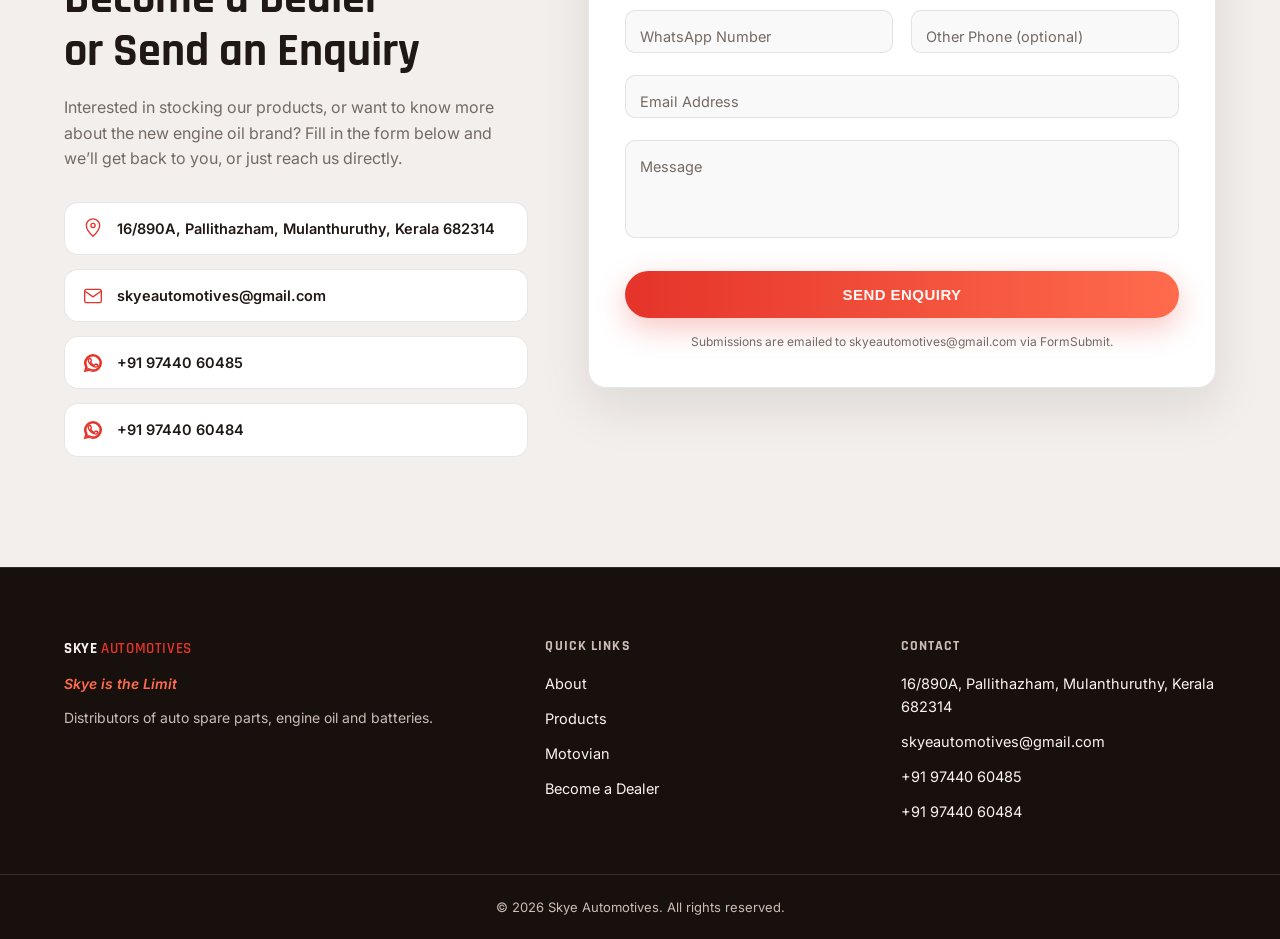
==== commit 7484b680: "Give Motovian half of the homepage hero The homepage hero only pointed at Motovian through one small" ====
--- a/index.html
+++ b/index.html
@@ -9,7 +9,7 @@
 <link rel="preconnect" href="https://fonts.googleapis.com">
 <link rel="preconnect" href="https://fonts.gstatic.com" crossorigin>
 <link href="https://fonts.googleapis.com/css2?family=Rajdhani:wght@500;600;700&family=Inter:wght@400;500;600&family=JetBrains+Mono:wght@400;500;600&display=swap" rel="stylesheet">
-<link rel="stylesheet" href="css/style.css?v=48">
+<link rel="stylesheet" href="css/style.css?v=51">
 </head>
 <body class="has-topbar">
 
@@ -70,28 +70,68 @@
     <span class="shape shape-drop"></span>
     <span class="shape shape-gear"></span>
     <span class="shape shape-ring"></span>
-    <span class="streak" style="top:24%; width:280px; animation-delay:.3s;"></span>
-    <span class="streak" style="top:52%; width:200px; animation-delay:1.4s;"></span>
-    <span class="streak" style="top:74%; width:240px; animation-delay:2.3s;"></span>
-  </div>
-  <div class="hero-content">
-    <p class="tagline reveal">Skye is the Limit</p>
-    <h1 class="hero-title">
-      <span class="line"><span class="line-inner" style="animation-delay:.12s">Parts, Oil and Batteries</span></span>
-      <span class="line"><span class="line-inner text-gradient" style="animation-delay:.3s">You Can Trust</span></span>
-    </h1>
-    <p class="hero-sub reveal">
-      Skye Automotives supplies dealers, mechanics and workshops with genuine parts,
-      oil and batteries, now including our own oil brand, Motovian.
-    </p>
-    <div class="hero-actions reveal">
-      <a href="#dealers" class="btn btn-primary">Become a Dealer</a>
-      <a href="https://wa.me/919744060485" target="_blank" rel="noopener" class="btn btn-outline">
-        <svg viewBox="0 0 24 24" class="icon-wa" aria-hidden="true"><path d="M17.5 14.4c-.3-.1-1.7-.9-2-1-.3-.1-.5-.1-.7.1s-.8 1-.9 1.2c-.2.2-.3.2-.6.1-.3-.1-1.3-.5-2.4-1.5-.9-.8-1.5-1.8-1.7-2.1-.2-.3 0-.5.1-.6.1-.1.3-.3.4-.5.1-.2.2-.3.3-.5.1-.2 0-.4 0-.5C10 9 9.4 7.6 9.1 7c-.1-.5-.4-.4-.6-.4h-.5c-.2 0-.5.1-.7.3-.2.3-.9.9-.9 2.2s1 2.6 1.1 2.8c.1.2 2 3 4.7 4.2.7.3 1.2.5 1.6.6.7.2 1.3.2 1.8.1.5-.1 1.7-.7 1.9-1.4.2-.7.2-1.2.2-1.3-.1-.2-.3-.3-.6-.4z"/><path d="M12 2C6.5 2 2 6.5 2 12c0 1.9.5 3.6 1.4 5.1L2 22l5-1.3c1.5.8 3.2 1.3 5 1.3 5.5 0 10-4.5 10-10S17.5 2 12 2zm0 18.3c-1.6 0-3.1-.4-4.5-1.2l-.3-.2-3 .8.8-2.9-.2-.3C4 15.1 3.5 13.6 3.5 12c0-4.7 3.8-8.5 8.5-8.5s8.5 3.8 8.5 8.5-3.8 8.5-8.5 8.5z"/></svg>
-        WhatsApp Us
-      </a>
-    </div>
-    <a href="motovian.html" class="btn btn-small btn-motovian hero-motovian-cta reveal">Discover Our Own Brand: Motovian</a>
+    <!-- Streaks run along the hero's top and bottom edges only: through the
+         middle they cut across the headline and read as strikethrough. -->
+    <span class="streak" style="top:13%; width:280px; animation-delay:.3s;"></span>
+    <span class="streak" style="top:92%; width:240px; animation-delay:2.3s;"></span>
+  </div>
+  <div class="hero-split">
+    <div class="hero-content">
+      <p class="tagline reveal">Skye is the Limit</p>
+      <h1 class="hero-title">
+        <span class="line"><span class="line-inner" style="animation-delay:.12s">Parts, Oil and Batteries</span></span>
+        <span class="line"><span class="line-inner text-gradient" style="animation-delay:.3s">You Can Trust</span></span>
+      </h1>
+      <p class="hero-sub reveal">
+        Skye Automotives supplies dealers, mechanics and workshops with genuine parts,
+        oil and batteries, now including our own oil brand, Motovian.
+      </p>
+      <div class="hero-actions reveal">
+        <a href="#dealers" class="btn btn-primary">Become a Dealer</a>
+        <a href="https://wa.me/919744060485" target="_blank" rel="noopener" class="btn btn-outline">
+          <svg viewBox="0 0 24 24" class="icon-wa" aria-hidden="true"><path d="M17.5 14.4c-.3-.1-1.7-.9-2-1-.3-.1-.5-.1-.7.1s-.8 1-.9 1.2c-.2.2-.3.2-.6.1-.3-.1-1.3-.5-2.4-1.5-.9-.8-1.5-1.8-1.7-2.1-.2-.3 0-.5.1-.6.1-.1.3-.3.4-.5.1-.2.2-.3.3-.5.1-.2 0-.4 0-.5C10 9 9.4 7.6 9.1 7c-.1-.5-.4-.4-.6-.4h-.5c-.2 0-.5.1-.7.3-.2.3-.9.9-.9 2.2s1 2.6 1.1 2.8c.1.2 2 3 4.7 4.2.7.3 1.2.5 1.6.6.7.2 1.3.2 1.8.1.5-.1 1.7-.7 1.9-1.4.2-.7.2-1.2.2-1.3-.1-.2-.3-.3-.6-.4z"/><path d="M12 2C6.5 2 2 6.5 2 12c0 1.9.5 3.6 1.4 5.1L2 22l5-1.3c1.5.8 3.2 1.3 5 1.3 5.5 0 10-4.5 10-10S17.5 2 12 2zm0 18.3c-1.6 0-3.1-.4-4.5-1.2l-.3-.2-3 .8.8-2.9-.2-.3C4 15.1 3.5 13.6 3.5 12c0-4.7 3.8-8.5 8.5-8.5s8.5 3.8 8.5 8.5-3.8 8.5-8.5 8.5z"/></svg>
+          WhatsApp Us
+        </a>
+      </div>
+    </div>
+
+    <!-- ================= MOTOVIAN SPOTLIGHT ================= -->
+    <!-- Skye's own brand gets the other half of the hero, in Motovian's own
+         dark palette, so it is the first thing seen next to the headline. -->
+    <aside class="moto-spot" aria-labelledby="moto-spot-title">
+      <div class="moto-spot-head">
+        <span class="moto-spot-badge"><i aria-hidden="true"></i>New &middot; Our Own Brand</span>
+        <span class="moto-spot-drop" aria-hidden="true"></span>
+      </div>
+      <h2 class="moto-spot-title" id="moto-spot-title">MOTOVIAN</h2>
+      <p class="moto-spot-sub">
+        Engine oil made by Skye Automotives. BS6 compliant, synthetic technology, exceeding API standards.
+      </p>
+      <ul class="moto-spot-range">
+        <li>
+          <span class="moto-spot-grade">15W-40</span>
+          <span class="moto-spot-name">Motor Oil HDX<small>Cars &amp; commercial vehicles</small></span>
+          <span class="moto-spot-pack">3L</span>
+        </li>
+        <li>
+          <span class="moto-spot-grade">20W-40</span>
+          <span class="moto-spot-name">Motorcycle Oil 4T<small>Motorcycles &amp; three-wheelers</small></span>
+          <span class="moto-spot-pack">1L</span>
+        </li>
+        <li>
+          <span class="moto-spot-grade">10W-30</span>
+          <span class="moto-spot-name">Motorcycle Oil 4T<small>Motorcycles &amp; three-wheelers</small></span>
+          <span class="moto-spot-pack">800ML</span>
+        </li>
+      </ul>
+      <div class="moto-spot-actions">
+        <a href="motovian.html" class="moto-spot-btn">
+          Explore Motovian
+          <svg viewBox="0 0 24 24" aria-hidden="true"><path d="M5 12h14M13 6l6 6-6 6"/></svg>
+        </a>
+        <a href="oil-finder.html" class="moto-spot-link">Find the oil for your vehicle</a>
+      </div>
+    </aside>
   </div>
   <a href="#about" class="scroll-cue" aria-label="Scroll down">
     <span class="scroll-cue-text">Scroll Down</span>
--- a/css/style.css
+++ b/css/style.css
@@ -709,21 +709,127 @@
   animation: floatY 5s ease-in-out infinite;
 }
 
-/* ===================== HERO: DISCOVER MOTOVIAN (small blended CTA) ===================== */
-/* A third, smaller hero button whose gradient blends Skye's red/orange with
-   Motovian's neon-blue, rather than being either pure color: it's the
-   handoff between the two brands, not a full Motovian takeover. Sits pulled
-   up toward the two main buttons instead of using hero-actions' full
-   bottom margin. Links out to the standalone motovian.html page. */
-.hero-motovian-cta { display: inline-flex; margin-top: -40px; }
-.btn-motovian {
-  background: linear-gradient(90deg, var(--accent) 0%, #2E6BFF 100%);
-  color: #fff8f6;
-  box-shadow: 0 10px 26px rgba(46,107,255,.22), 0 6px 20px rgba(229,52,42,.18);
-}
-.btn-motovian:hover {
-  transform: translateY(-3px) scale(1.02);
-  box-shadow: 0 14px 34px rgba(46,107,255,.3), 0 8px 26px rgba(229,52,42,.24);
+/* ===================== HERO: SKYE + MOTOVIAN SPLIT ===================== */
+/* The hero is shared between the two brands: Skye's headline on the left,
+   a Motovian spotlight card on the right in Motovian's own dark palette.
+   The dark card against the light hero is the highlight: it is the
+   highest-contrast object on the page when it first loads. */
+.hero-split {
+  position: relative; z-index: 2;
+  width: 100%; max-width: 1200px;
+  display: grid; grid-template-columns: minmax(0, 1.08fr) minmax(0, .92fr);
+  gap: 64px; align-items: center;
+}
+.hero-split .hero-content { max-width: none; text-align: left; }
+.hero-split .hero-title { font-size: clamp(38px, 4.6vw, 62px); }
+.hero-split .hero-sub { margin-left: 0; }
+.hero-split .hero-actions { justify-content: flex-start; margin-bottom: 0; }
+
+.moto-spot {
+  --m-volt: #2E6BFF;
+  --m-ignition: #00E0FF;
+  --m-chrome: #F2F4F7;
+  --m-steel: #8A93A3;
+  --m-line: #262A32;
+  position: relative; isolation: isolate; overflow: hidden;
+  padding: 30px 30px 26px; border-radius: 24px;
+  background:
+    radial-gradient(120% 80% at 100% 0%, rgba(46,107,255,.30), transparent 55%),
+    radial-gradient(90% 60% at 0% 100%, rgba(0,224,255,.12), transparent 60%),
+    #0A0B0D;
+  border: 1px solid rgba(46,107,255,.32);
+  box-shadow: 0 40px 80px -24px rgba(10,11,13,.55), 0 18px 40px -18px rgba(46,107,255,.35),
+              inset 0 1px 0 rgba(255,255,255,.06);
+  color: var(--m-chrome);
+  opacity: 0; transform: translateY(26px);
+  animation: spotIn .9s var(--ease) .5s forwards;
+}
+@keyframes spotIn { to { opacity: 1; transform: translateY(0); } }
+
+.moto-spot-head { display: flex; align-items: center; justify-content: space-between; margin-bottom: 14px; }
+.moto-spot-badge {
+  display: inline-flex; align-items: center; gap: 8px;
+  padding: 6px 12px; border-radius: 100px;
+  font-family: var(--ff-mono); font-size: 10.5px; font-weight: 500; letter-spacing: .1em; text-transform: uppercase;
+  color: var(--m-ignition); background: rgba(0,224,255,.08); border: 1px solid rgba(0,224,255,.25);
+}
+.moto-spot-badge i {
+  width: 6px; height: 6px; border-radius: 50%; background: var(--m-ignition);
+  box-shadow: 0 0 0 0 rgba(0,224,255,.6); animation: spotPulse 2s ease-out infinite;
+}
+@keyframes spotPulse { 70% { box-shadow: 0 0 0 7px rgba(0,224,255,0); } 100% { box-shadow: 0 0 0 0 rgba(0,224,255,0); } }
+.moto-spot-drop {
+  width: 30px; height: 36px; margin-right: 6px;
+  background: linear-gradient(160deg, var(--m-ignition), var(--m-volt));
+  /* square top-right corner turned to point straight up: an oil drop, not a map pin */
+  border-radius: 50% 0 50% 50%; transform: rotate(-45deg);
+  box-shadow: 0 0 26px rgba(0,224,255,.45);
+}
+
+.moto-spot-title {
+  font-family: var(--ff-head); font-weight: 700; line-height: 1;
+  font-size: clamp(40px, 4.4vw, 58px); letter-spacing: .04em; margin-bottom: 12px;
+  background: linear-gradient(90deg, var(--m-chrome) 10%, var(--m-ignition) 60%, var(--m-volt));
+  -webkit-background-clip: text; background-clip: text; color: transparent;
+}
+.moto-spot-sub { font-size: 14px; line-height: 1.6; color: var(--m-steel); margin-bottom: 20px; }
+
+.moto-spot-range { list-style: none; border-top: 1px solid var(--m-line); margin-bottom: 22px; }
+.moto-spot-range li {
+  display: grid; grid-template-columns: 74px 1fr auto; gap: 14px; align-items: center;
+  padding: 11px 0; border-bottom: 1px solid var(--m-line);
+}
+.moto-spot-grade { font-family: var(--ff-mono); font-size: 15px; font-weight: 600; color: var(--m-ignition); }
+.moto-spot-name { font-size: 14px; font-weight: 600; color: var(--m-chrome); line-height: 1.3; }
+.moto-spot-name small { display: block; font-size: 12px; font-weight: 400; color: var(--m-steel); margin-top: 2px; }
+.moto-spot-pack {
+  font-family: var(--ff-mono); font-size: 10.5px; letter-spacing: .06em; color: var(--m-steel);
+  padding: 3px 8px; border: 1px solid var(--m-line); border-radius: 6px;
+}
+
+.moto-spot-actions { display: flex; align-items: center; gap: 20px; flex-wrap: wrap; }
+.moto-spot-btn {
+  display: inline-flex; align-items: center; gap: 10px;
+  padding: 13px 22px; border-radius: 100px;
+  font-family: var(--ff-body); font-size: 13.5px; font-weight: 700; letter-spacing: .04em; text-transform: uppercase;
+  color: #fff; background: linear-gradient(90deg, var(--m-volt), #1FA8FF);
+  box-shadow: 0 10px 28px rgba(46,107,255,.4);
+  transition: transform .3s var(--ease), box-shadow .3s var(--ease);
+}
+.moto-spot-btn svg { width: 16px; height: 16px; fill: none; stroke: currentColor; stroke-width: 2.2; transition: transform .3s var(--ease); }
+.moto-spot-btn:hover { transform: translateY(-2px); box-shadow: 0 14px 36px rgba(46,107,255,.55); }
+.moto-spot-btn:hover svg { transform: translateX(4px); }
+.moto-spot-link {
+  font-size: 13px; font-weight: 600; color: var(--m-chrome);
+  text-decoration: underline; text-decoration-color: rgba(0,224,255,.5); text-underline-offset: 4px;
+  transition: color .25s;
+}
+.moto-spot-link:hover { color: var(--m-ignition); }
+.moto-spot a:focus-visible { outline-color: var(--m-ignition); }
+
+@media (max-width: 980px) {
+  .hero-split { grid-template-columns: 1fr; gap: 40px; justify-items: center; }
+  .hero-split .hero-content { text-align: center; }
+  .hero-split .hero-sub { margin-left: auto; }
+  .hero-split .hero-actions { justify-content: center; }
+  .moto-spot { width: 100%; max-width: 560px; }
+}
+@media (max-width: 640px) {
+  /* On a phone the card stacks under Skye's copy, so tighten that copy to
+     bring the Motovian card up into the first screen instead of below it. */
+  body.has-topbar .hero { padding-top: calc(96px + var(--topbar-h)); padding-bottom: 72px; }
+  .hero-split { gap: 30px; }
+  .hero-split .tagline { margin-bottom: 10px; }
+  .hero-split .hero-title { font-size: 34px; margin-bottom: 14px; }
+  .hero-split .hero-sub { font-size: 15px; margin-bottom: 20px; }
+  .hero-split .hero-actions { flex-wrap: nowrap; gap: 8px; }
+  .hero-split .hero-actions .btn { flex: 1 1 0; justify-content: center; gap: 7px; padding: 12px 10px; font-size: 12.5px; }
+  .hero-split .hero-actions .icon-wa { width: 15px; height: 15px; }
+
+  .moto-spot { padding: 24px 20px 20px; border-radius: 20px; }
+  .moto-spot-range li { grid-template-columns: 62px 1fr auto; gap: 10px; }
+  .moto-spot-actions { flex-direction: column; align-items: stretch; gap: 14px; text-align: center; }
+  .moto-spot-btn { justify-content: center; }
 }
 
 /* ===================== WHY US ===================== */
@@ -885,5 +991,5 @@
   }
   html { scroll-behavior: auto; }
   .reveal { opacity: 1; transform: none; }
-  .hero-bg, .shape, .streak, .about-glow, .drop, .wa-pulse, .scroll-cue-arrow, .marquee-track, .motovian-topbar-track { animation: none !important; }
-}
+  .hero-bg, .shape, .streak, .moto-spot-badge i, .about-glow, .drop, .wa-pulse, .scroll-cue-arrow, .marquee-track, .motovian-topbar-track { animation: none !important; }
+}
